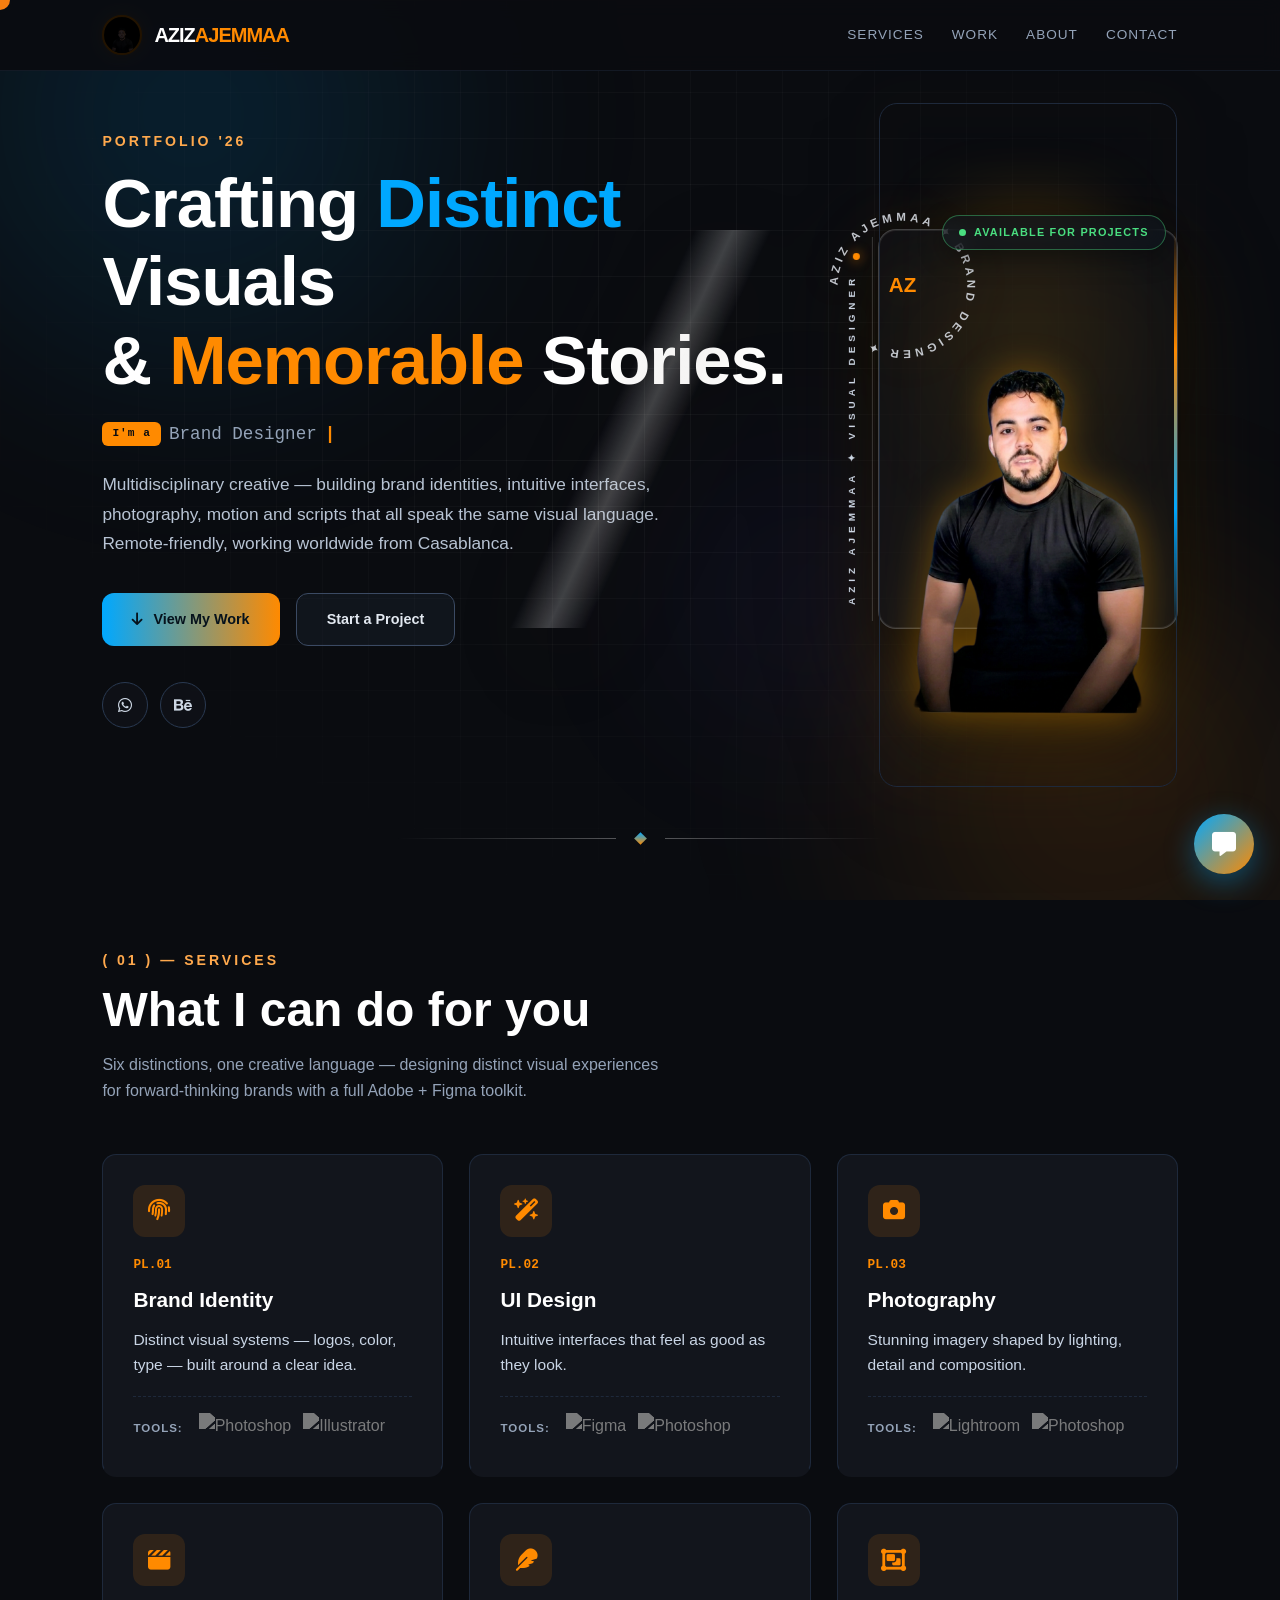
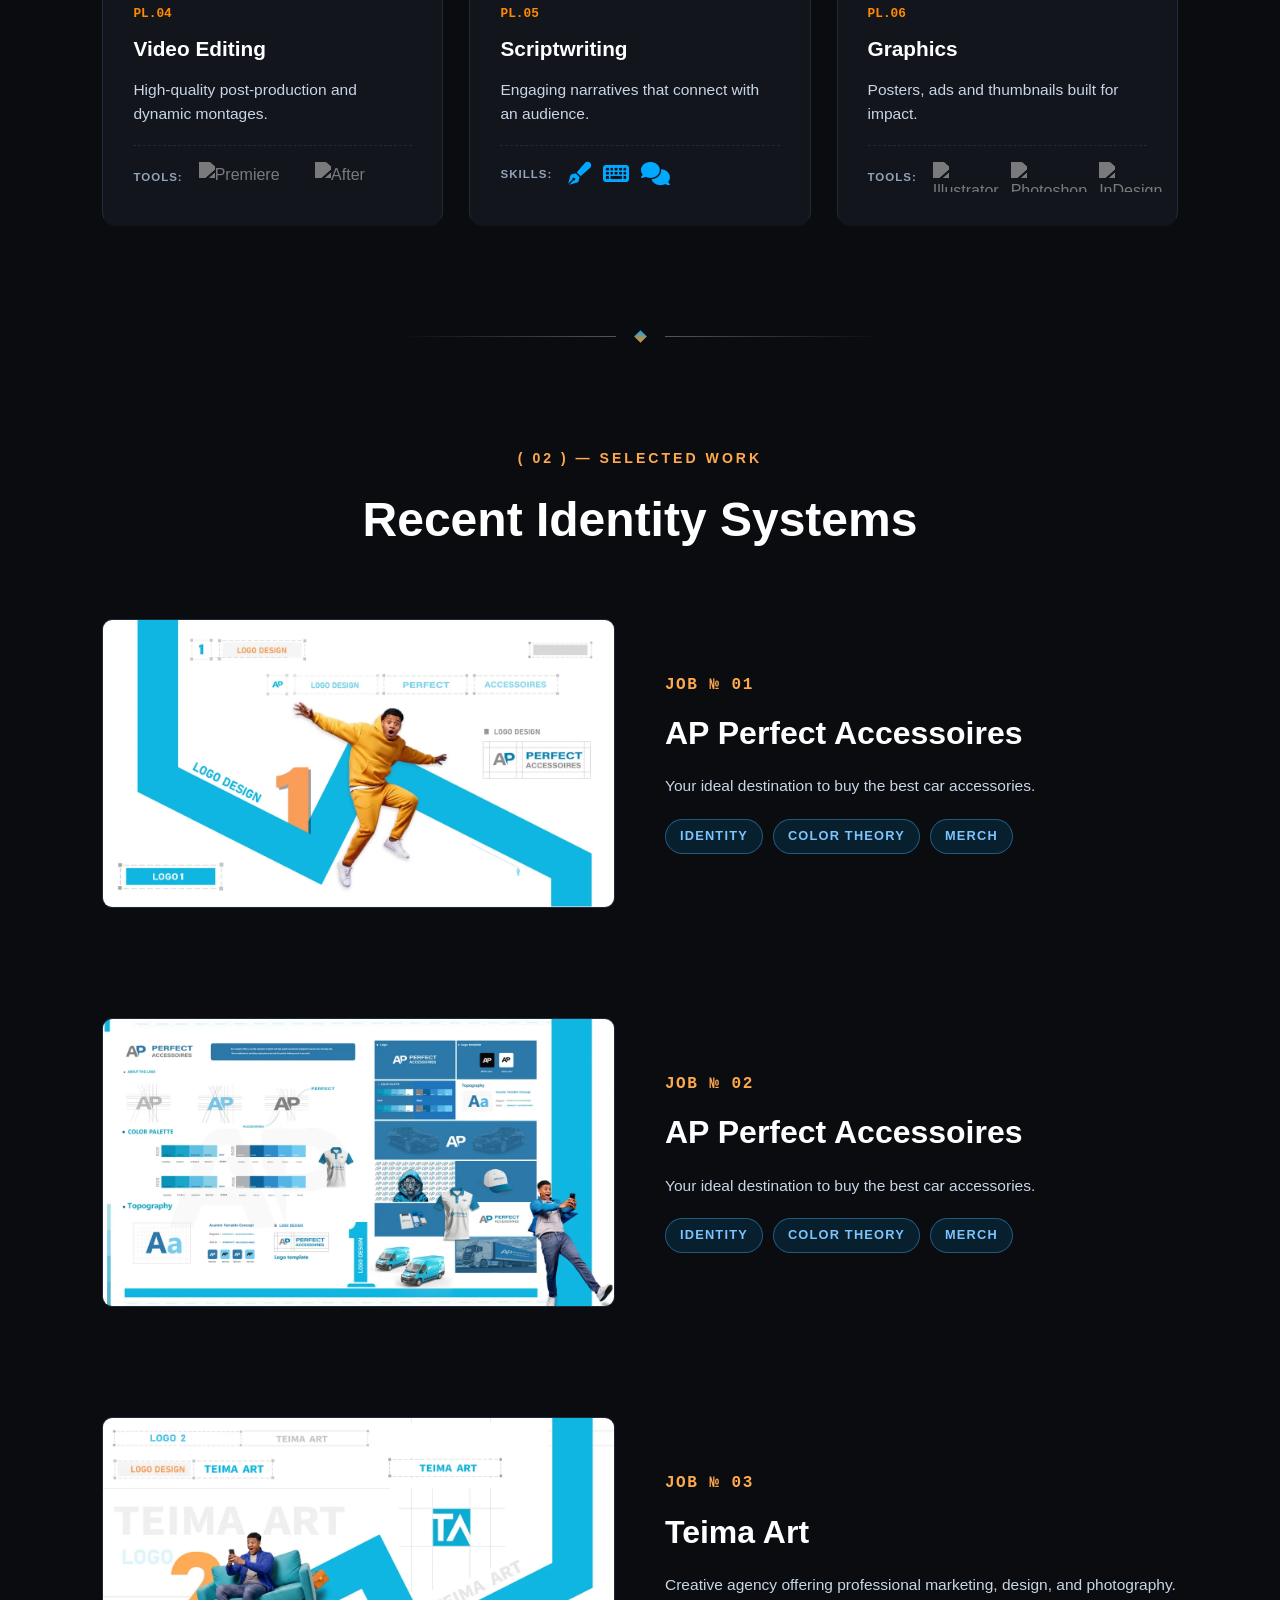
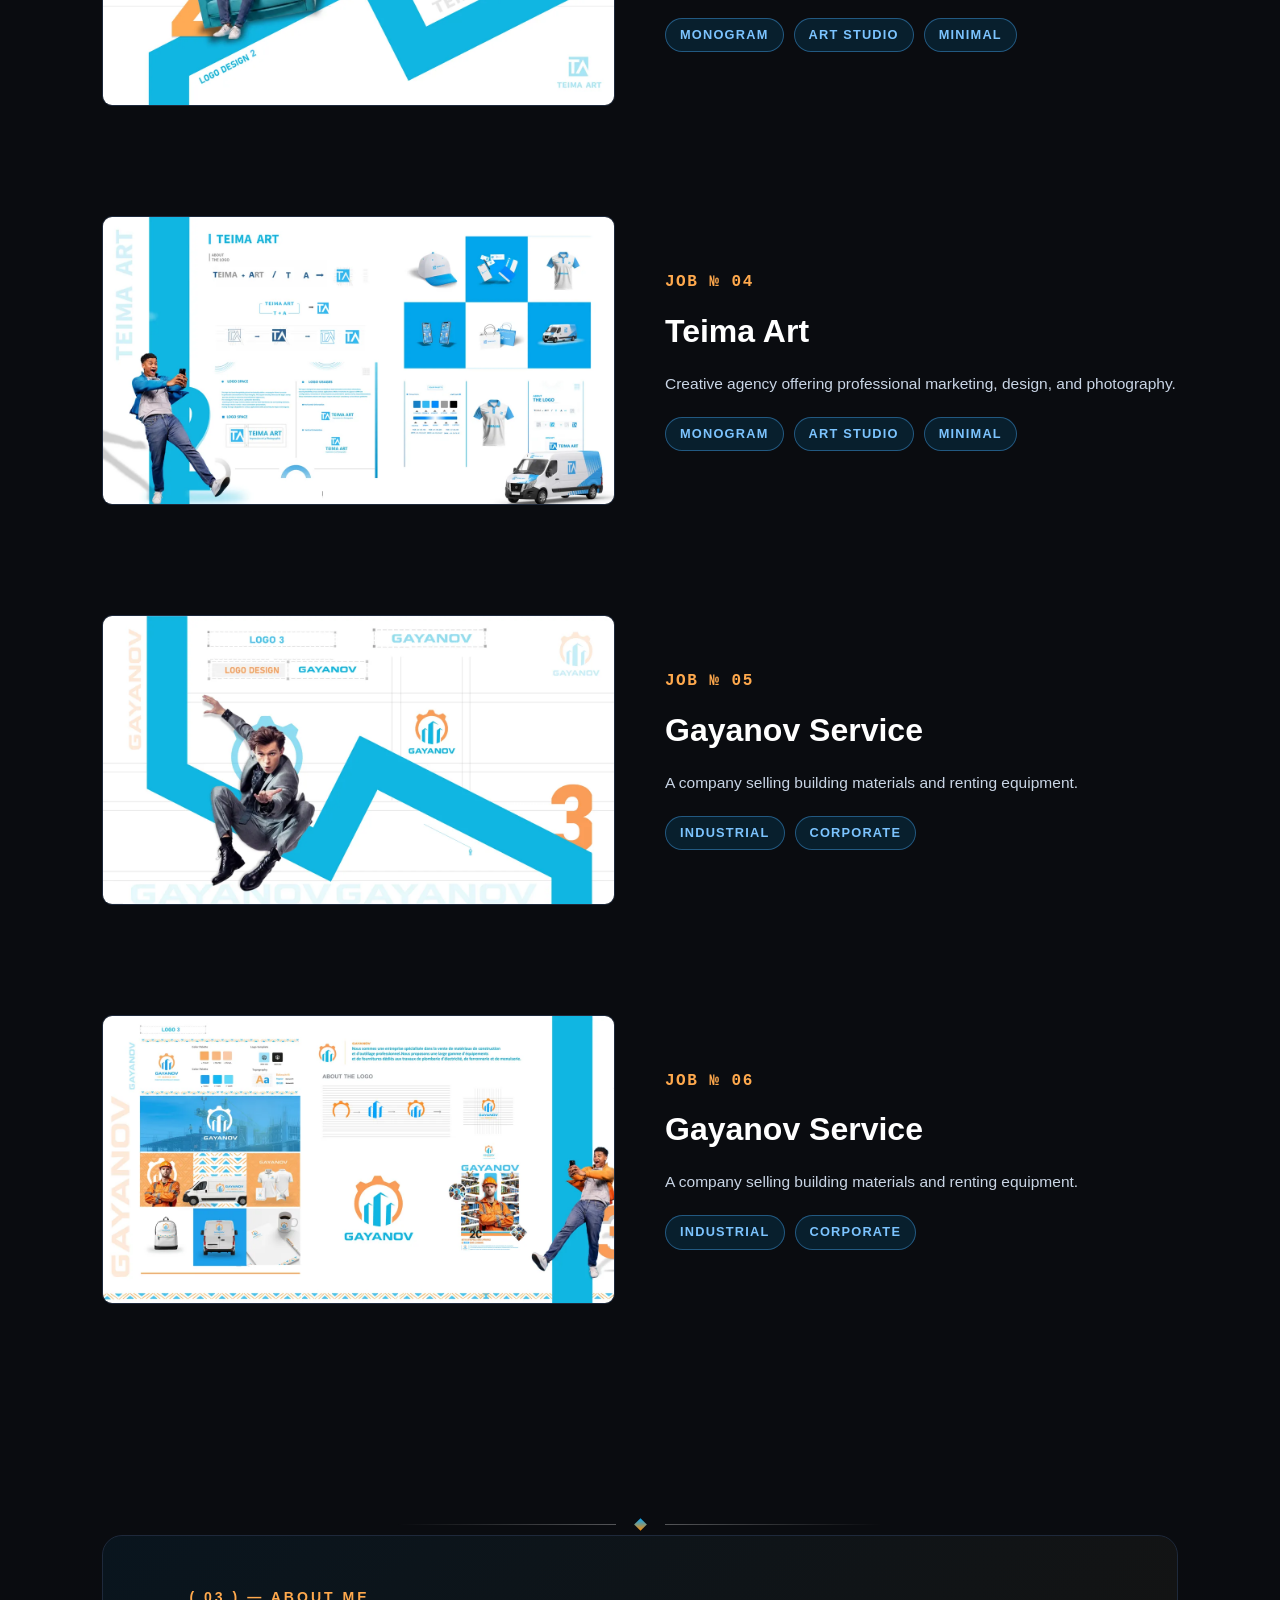
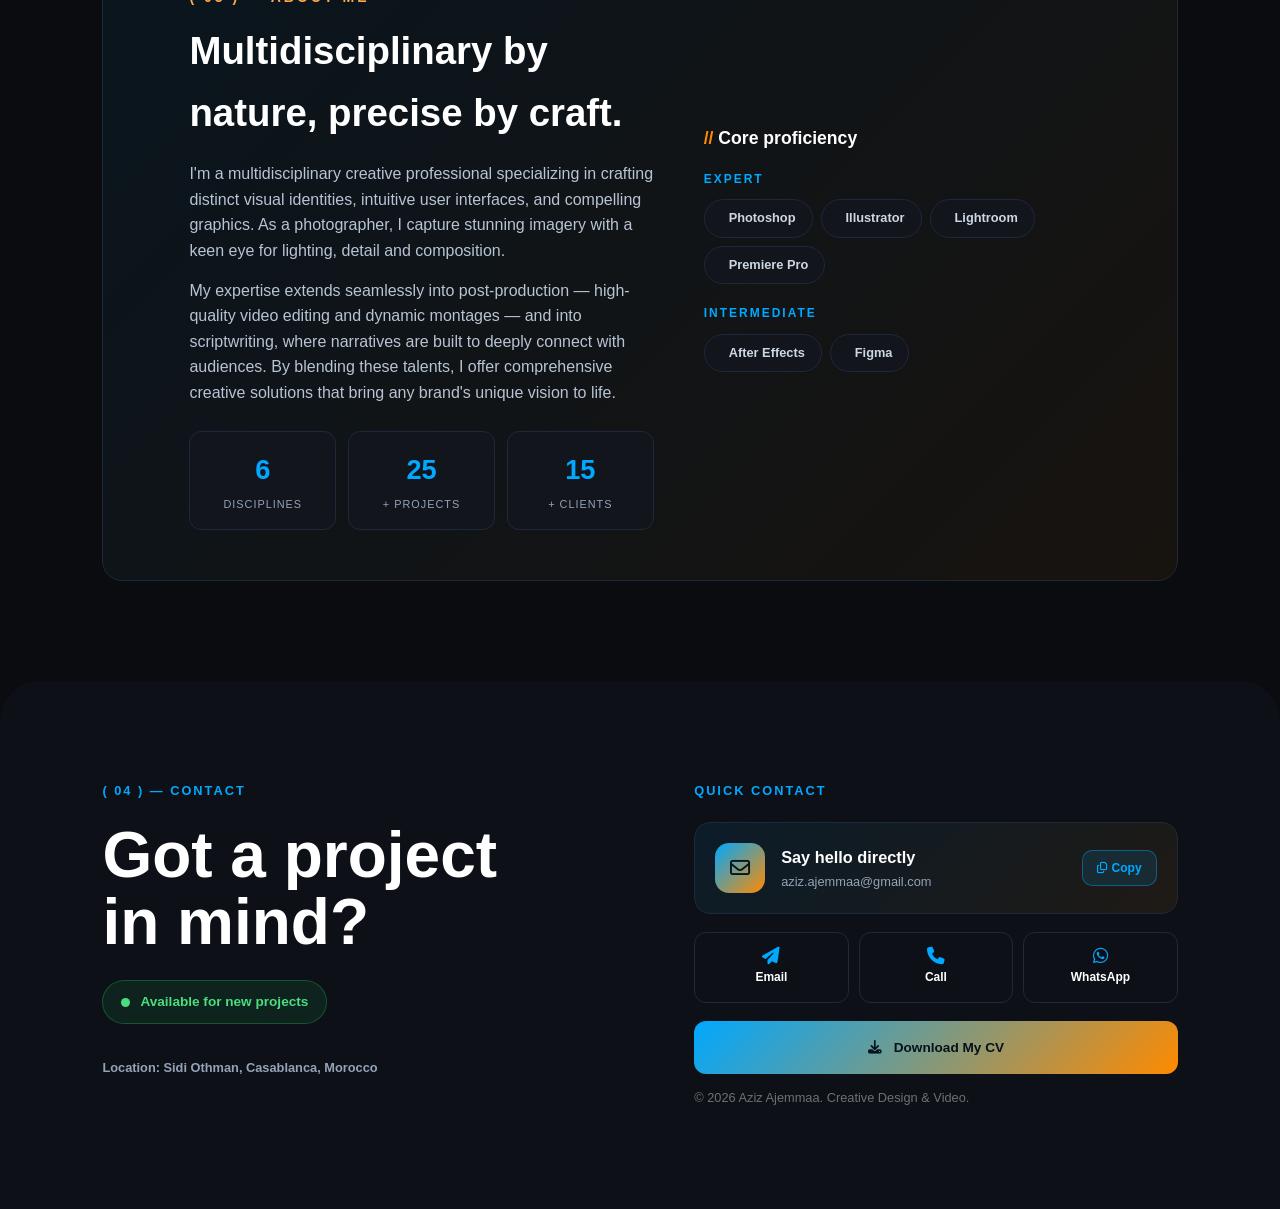
==== ai_studio_code.html @ 45012b11 "Portfolio v1 — Aziz Ajemmaa creative portfolio" ====
<!DOCTYPE html>
<html lang="en">
<head>
    <meta charset="UTF-8">
    <meta name="viewport" content="width=device-width, initial-scale=1.0">
    <title>Aziz Ajemmaa | Creative Portfolio</title>
    <meta name="description" content="Aziz Ajemmaa — multidisciplinary creative: brand identity, UI design, photography, video editing, scriptwriting and graphics. Based in Casablanca, working worldwide.">

    <!-- CDNs (Required for animations and icons) -->
    <link href="https://unpkg.com/aos@2.3.1/dist/aos.css" rel="stylesheet">
    <link rel="stylesheet" href="https://cdnjs.cloudflare.com/ajax/libs/font-awesome/6.4.0/css/all.min.css">

    <style>
        :root {
            --blue: #00a8ff;
            --orange: #ff8a00;
            --bg: #0a0c10;
            --card: #12151c;
            --text-dim: #94a3b8;
            --font-main: 'Inter', -apple-system, BlinkMacSystemFont, sans-serif;
        }

        * { margin: 0; padding: 0; box-sizing: border-box; }
        html { scroll-behavior: smooth; scroll-padding-top: 90px; }

        body {
            background-color: var(--bg);
            color: white;
            font-family: var(--font-main);
            line-height: 1.6;
            overflow-x: hidden;
        }

        ::selection { background: var(--orange); color: #0a0c10; }

        /* Animated page background */
        .page-bg { position: fixed; inset: 0; z-index: -1; overflow: hidden; pointer-events: none; }
        .page-bg .orb { position: absolute; border-radius: 50%; filter: blur(90px); opacity: 0.55; }
        .page-bg .orb-1 {
            width: 62vw; height: 62vw; top: -22vw; left: -16vw;
            background: radial-gradient(circle, rgba(0, 168, 255, 0.3), transparent 65%);
            animation: orbDrift1 18s ease-in-out infinite alternate;
        }
        .page-bg .orb-2 {
            width: 56vw; height: 56vw; bottom: -20vw; right: -14vw;
            background: radial-gradient(circle, rgba(255, 138, 0, 0.28), transparent 65%);
            animation: orbDrift2 24s ease-in-out infinite alternate;
        }
        .page-bg .orb-3 {
            width: 34vw; height: 34vw; top: 42%; left: 46%;
            background: radial-gradient(circle, rgba(120, 90, 255, 0.16), transparent 65%);
            animation: orbDrift3 30s ease-in-out infinite alternate;
        }
        .page-bg .grid-overlay {
            position: absolute; inset: 0;
            background-image: linear-gradient(rgba(255, 255, 255, 0.035) 1px, transparent 1px),
                              linear-gradient(90deg, rgba(255, 255, 255, 0.035) 1px, transparent 1px);
            background-size: 46px 46px;
            -webkit-mask-image: radial-gradient(ellipse at 50% 40%, black 20%, transparent 75%);
            mask-image: radial-gradient(ellipse at 50% 40%, black 20%, transparent 75%);
        }
        @keyframes orbDrift1 { to { transform: translate(7vw, 5vh) scale(1.18); } }
        @keyframes orbDrift2 { to { transform: translate(-6vw, -5vh) scale(1.12); } }
        @keyframes orbDrift3 { to { transform: translate(-5vw, 6vh) scale(1.2); } }

        /* Section dividers */
        .section-divider {
            display: flex; align-items: center; justify-content: center; gap: 20px;
            padding: 6px 8%; position: relative; z-index: 1;
        }
        .section-divider::before, .section-divider::after {
            content: ''; height: 1px; width: min(220px, 26vw);
            background: linear-gradient(90deg, transparent, rgba(255, 255, 255, 0.3));
        }
        .section-divider::after { background: linear-gradient(90deg, rgba(255, 255, 255, 0.3), transparent); }
        .section-divider .diamond {
            width: 9px; height: 9px; transform: rotate(45deg);
            background: linear-gradient(135deg, var(--blue), var(--orange));
            animation: diamondPulse 2.6s ease-in-out infinite;
        }
        @keyframes diamondPulse {
            0%, 100% { box-shadow: 0 0 5px rgba(255, 138, 0, 0.4); }
            50% { box-shadow: 0 0 18px rgba(255, 138, 0, 0.95); }
        }

        /* Scroll progress bar */
        #progress-bar {
            position: fixed; top: 0; left: 0; height: 3px; width: 0%;
            background: linear-gradient(90deg, var(--blue), var(--orange));
            z-index: 2000; transition: width 0.1s linear;
        }

        /* Custom Cursor Fix - Hidden on Mobile */
        #cursor {
            width: 20px; height: 20px; background: var(--orange);
            border-radius: 50%; position: fixed; pointer-events: none;
            z-index: 9999; transform: translate(-50%, -50%);
            transition: transform 0.1s ease, background 0.3s ease;
            mix-blend-mode: difference;
        }

        @media (max-width: 768px) { #cursor { display: none; } * { cursor: auto !important; } }

        /* Navigation */
        nav {
            position: fixed; top: 0; width: 100%; padding: 18px 8%;
            display: flex; justify-content: space-between; align-items: center;
            z-index: 1000; background: rgba(10, 12, 16, 0.9);
            backdrop-filter: blur(10px); border-bottom: 1px solid rgba(30, 41, 59, 0.5);
        }
        .nav-left { display: flex; align-items: center; gap: 12px; }
        .nav-avatar { width: 40px; height: 40px; border-radius: 50%; object-fit: cover; border: 2px solid var(--orange); box-shadow: 0 0 12px rgba(255, 138, 0, 0.35); mix-blend-mode: multiply; background: #000; }
        .logo { font-weight: 900; font-size: 1.25rem; letter-spacing: -1px; text-decoration: none; color: white; }
        .logo span { color: var(--orange); }

        .nav-links { display: flex; align-items: center; gap: 28px; }
        .nav-links a {
            color: var(--text-dim); text-decoration: none; font-size: 0.85rem;
            letter-spacing: 1px; text-transform: uppercase; transition: 0.3s; position: relative;
        }
        .nav-links a::after {
            content: ''; position: absolute; bottom: -6px; left: 0; width: 0; height: 2px;
            background: var(--orange); transition: 0.3s;
        }
        .nav-links a:hover, .nav-links a.active { color: white; }
        .nav-links a:hover::after, .nav-links a.active::after { width: 100%; }

        .burger { display: none; background: none; border: none; color: white; font-size: 1.5rem; cursor: pointer; }
        @media (max-width: 860px) {
            .nav-links, .nav-cta { display: none; }
            .burger { display: block; }
            nav.open .nav-links {
                display: flex; flex-direction: column; position: absolute; top: 70px; right: 4%;
                background: var(--card); border: 1px solid #1e293b; border-radius: 12px;
                padding: 20px 30px; gap: 18px;
            }
            nav.open .nav-links a { text-align: center; }
        }

        /* Hero Section */
        section { padding: 100px 8%; }

        .hero { min-height: 92vh; display: flex; flex-direction: row; align-items: center; justify-content: space-between; text-align: left; gap: 60px; padding-top: 130px; }
        .hero-text { flex: 1; max-width: 920px; }
        .hero h1 {
            font-size: clamp(2.4rem, 5.6vw, 4.3rem); line-height: 1.14; font-weight: 800;
            margin-bottom: 20px; letter-spacing: -1px; width: 100%; max-width: 100%;
        }
        .hero h1 .acc { color: var(--blue); }
        .hero h1 .acc2 { color: var(--orange); }
        .hero-title .w { display: inline-block; opacity: 0; transform: translateY(26px); animation: wordUp 0.65s cubic-bezier(0.2, 0.8, 0.2, 1) forwards; animation-delay: var(--d, 0s); }
        .hero-title:hover .w { animation: wordWave 0.5s cubic-bezier(0.2, 0.8, 0.2, 1); }
        @keyframes wordUp { to { opacity: 1; transform: translateY(0); } }
        @keyframes wordWave { 0%, 100% { transform: translateY(0); } 40% { transform: translateY(-8px); } }

        .typed-line { font-family: 'Courier New', monospace; font-size: 1.1rem; color: var(--text-dim); min-height: 28px; margin-bottom: 22px; display: flex; align-items: center; justify-content: flex-start; gap: 8px; white-space: nowrap; }
        .typed-line .t-label { background: var(--orange); color: #0a0c10; font-weight: 800; padding: 3px 10px; border-radius: 6px; font-size: 0.7rem; letter-spacing: 1px; }
        .typed-line .caret { color: var(--orange); animation: blink 0.8s infinite; font-weight: bold; }
        @keyframes blink { 0%, 49% { opacity: 1; } 50%, 100% { opacity: 0; } }

        .hero-sub { max-width: 620px; font-size: 1.08rem; color: #b8c4d4; line-height: 1.7; margin-bottom: 34px; }

        .hero-btns { display: flex; gap: 16px; flex-wrap: wrap; margin-bottom: 36px; justify-content: flex-start; }
        .btn {
            text-decoration: none; font-weight: 700; font-size: 0.9rem;
            padding: 14px 30px; border-radius: 12px; transition: 0.35s; display: inline-flex; align-items: center; gap: 10px;
        }
        .btn-primary { background: linear-gradient(90deg, var(--blue), var(--orange)); color: #06121c; }
        .btn-primary:hover { transform: translateY(-3px); box-shadow: 0 10px 35px rgba(255, 138, 0, 0.4); }
        .btn-ghost { border: 1.5px solid #3b4a63; color: #e2e8f0; background: rgba(59, 74, 99, 0.15); }
        .btn-ghost:hover { border-color: var(--orange); color: var(--orange); background: rgba(255, 138, 0, 0.12); transition: 0.3s; }

        .social-line { display: flex; gap: 12px; justify-content: flex-start; }
        .social-line a {
            width: 46px; height: 46px; border-radius: 50%; border: 1px solid #2a3a52;
            display: flex; align-items: center; justify-content: center; color: #cdd7e4; transition: 0.3s; text-decoration: none; background: rgba(18, 21, 28, 0.6);
        }
        .social-line a:hover { color: white; border-color: var(--orange); background: rgba(255, 138, 0, 0.12); transform: translateY(-4px); }

        /* Hero photo stack */
        .hero { gap: 60px; }
        .hero-visual { position: relative; flex-shrink: 0; transform-style: preserve-3d; transition: transform 0.25s ease-out; }
        .hero-visual::before {
            content: ''; position: absolute; inset: -45px -40px -25px -40px; z-index: -1; pointer-events: none;
            background: radial-gradient(52% 62% at 50% 32%, rgba(255, 165, 0, 0.3), transparent 70%);
            filter: blur(26px);
        }
        .photo-stack { position: relative; width: clamp(200px, 24vw, 300px); aspect-ratio: 3/4; filter: drop-shadow(0 30px 45px rgba(255, 165, 0, 0.16)) drop-shadow(0 20px 35px rgba(0, 0, 0, 0.5)); }
        .sp-front-wrap {
            position: absolute; inset: 0; z-index: 2; overflow: visible; border-radius: 18px;
            background: rgba(18, 21, 28, 0.55); backdrop-filter: blur(14px); -webkit-backdrop-filter: blur(14px);
            box-shadow: inset 0 0 0 1px rgba(255, 255, 255, 0.08), 0 20px 60px rgba(0, 0, 0, 0.5);
            animation: frontFloat 5s ease-in-out infinite;
            border: 1px solid rgba(255, 255, 255, 0.2);
        }
        .sp-front-wrap::after {
            content: ''; position: absolute; top: 0; right: 0; bottom: 0; width: 3px; z-index: 2;
            background: linear-gradient(180deg, transparent, var(--orange) 30%, var(--blue) 70%, transparent);
            filter: blur(0.5px);
        }
        .stack-photo {
            position: absolute; inset: 0; width: 100%; height: 100%; object-fit: cover;
            border-radius: 18px; border: 1px solid #1e293b; display: block;
        }
        .sp-front {
            position: absolute; top: -32%; left: 0; width: 100%; height: 172%;
            object-fit: cover; object-position: 50% 6%; border-radius: 18px;
            filter: drop-shadow(0 0 18px rgba(255, 165, 0, 0.35));
        }
        .photo-sheen {
            position: absolute; inset: 0; pointer-events: none; z-index: 3;
            background: linear-gradient(115deg, transparent 42%, rgba(255, 255, 255, 0.22) 50%, transparent 58%);
            transform: translateX(-130%); animation: sheen 3.6s ease-in-out infinite 0.6s;
        }
        @keyframes frontFloat { 0%, 100% { transform: translateY(0); } 50% { transform: translateY(-14px); } }
        @keyframes sheen { 0% { transform: translateX(-130%); } 60%, 100% { transform: translateX(130%); } }

        .open-chip {
            position: absolute; top: -14px; right: 12px; z-index: 5;
            background: rgba(16, 22, 32, 0.55); border: 1px solid rgba(74, 222, 128, 0.4);
            color: #4ade80; display: flex; align-items: center; gap: 8px;
            padding: 8px 16px; border-radius: 30px; font-size: 0.68rem; font-weight: 700;
            letter-spacing: 1.2px; backdrop-filter: blur(10px); -webkit-backdrop-filter: blur(10px);
            box-shadow: 0 8px 24px rgba(0, 0, 0, 0.35);
        }
        .open-chip .dot { width: 7px; height: 7px; border-radius: 50%; background: #4ade80; animation: pulse-dot 1.8s infinite; }
        .photo-sidebar {
            position: absolute; top: 8px; bottom: 8px; left: -34px; z-index: 4;
            display: flex; align-items: flex-end; justify-content: center;
            writing-mode: vertical-rl; transform: rotate(180deg);
            border-left: 1px solid rgba(255, 255, 255, 0.18);
            padding-left: 12px; gap: 14px;
            color: #cdd7e4; font-size: 0.62rem; font-weight: 700;
            letter-spacing: 5px; text-transform: uppercase; white-space: nowrap;
        }
        .photo-sidebar .side-dot { width: 7px; height: 7px; border-radius: 50%; background: var(--orange); box-shadow: 0 0 12px rgba(255, 138, 0, 0.8); }
        .hero-badge {
            position: absolute; z-index: 1; top: -26px; left: -58px;
            width: clamp(120px, 13vw, 165px); height: clamp(120px, 13vw, 165px);
            opacity: 1; pointer-events: none;
            filter: drop-shadow(0 0 18px rgba(255, 138, 0, 0.25));
        }
        .hero-badge svg { width: 100%; height: 100%; animation: badgeSpin 16s linear infinite; }
        .hero-badge .ring-path { font-size: 8.4px; letter-spacing: 2.8px; font-weight: 700; text-transform: uppercase; fill: rgba(232, 237, 244, 0.82); }
        .hero-badge .badge-core { text-anchor: middle; font-weight: 900; fill: var(--orange); font-size: 15px; }
        @keyframes badgeSpin { to { transform: rotate(360deg); } }
        @media (max-width: 968px) {
            .photo-stack { width: min(48vw, 250px); margin-top: 30px; }
            .open-chip { top: -12px; right: 4px; }
            .photo-sidebar { display: none; }
        }

        .scroll-hint {
            position: absolute; bottom: -54px; left: 50%; transform: translateX(-50%);
            color: var(--text-dim); font-size: 0.75rem; letter-spacing: 3px; text-transform: uppercase;
            animation: bob 2s infinite;
        }
        @keyframes bob { 0%, 100% { transform: translate(-50%, 0); } 50% { transform: translate(-50%, 8px); } }

        /* Section headers */
        .section-tag { color: #ffa94d; text-transform: uppercase; letter-spacing: 3px; font-size: 0.88rem; font-weight: 800; margin-bottom: 12px; display: block; }
        .section-title { font-size: clamp(1.9rem, 4vw, 3rem); margin-bottom: 16px; font-weight: 800; line-height: 1.1; }
        .section-lead { color: var(--text-dim); max-width: 560px; margin-bottom: 50px; }

        /* Services Grid */
        .services-header { margin-bottom: 50px; }
        .services-grid { display: grid; grid-template-columns: repeat(auto-fit, minmax(280px, 1fr)); gap: 26px; }
        .service-card {
            background: var(--card); padding: 30px; border-radius: 14px;
            border: 1px solid #1e293b; border-bottom: 4px solid transparent; transition: 0.4s; position: relative; overflow: hidden;
        }
        .service-card::before {
            content: ''; position: absolute; top: -60px; right: -60px; width: 120px; height: 120px;
            border-radius: 50%; background: radial-gradient(circle, rgba(0, 168, 255, 0.25), transparent 70%); opacity: 0; transition: 0.4s;
        }
        .service-card:hover { border-bottom-color: var(--orange); transform: translateY(-6px); }
        .service-card:hover::before { opacity: 1; }
        .service-icon {
            width: 52px; height: 52px; border-radius: 12px; margin-bottom: 18px;
            background: rgba(255, 138, 0, 0.12); display: flex; align-items: center; justify-content: center;
        }
        .service-icon i { color: var(--orange); font-size: 1.4rem; }
        .service-num { font-family: 'Courier New', monospace; color: var(--orange); font-weight: bold; font-size: 0.8rem; margin-bottom: 8px; display: block; }
        .service-card h3 { font-size: 1.3rem; margin-bottom: 12px; color: white; }
        .service-card p { font-size: 0.97rem; color: #c9d5e5; }
        .service-tools { display: flex; gap: 12px; margin-top: 18px; padding-top: 16px; border-top: 1px dashed #1e293b; align-items: center; }
        .service-tools img { height: 30px; width: auto; opacity: 0.85; transition: 0.3s; filter: brightness(0) invert(0.55); }
        .service-tools img:hover { opacity: 1; filter: brightness(0) invert(1) drop-shadow(0 0 8px rgba(0,168,255,0.6)); transform: translateY(-3px); }
        .service-tools i { font-size: 1.45rem; color: var(--blue); transition: 0.3s; }
        .service-tools i:hover { color: var(--orange); transform: translateY(-3px); }
        .service-tools span { font-size: 0.72rem; color: var(--text-dim); letter-spacing: 1px; text-transform: uppercase; margin-right: 4px; font-weight: 700; }

        /* Work Plates Section */
        .work-title { font-size: clamp(2.2rem, 4vw, 3rem); margin-bottom: 60px; text-align: center; font-weight: 800; color: #ffffff; }
        .project-plate {
            display: grid; grid-template-columns: 1fr 1fr; gap: 50px;
            margin-bottom: 110px; align-items: center;
        }
        .plate-frame { position: relative; border-radius: 10px; overflow: hidden; border: 1px solid #1e293b; }
        .plate-img { width: 100%; display: block; transition: 0.6s; transform: scale(1.01); cursor: pointer; border-radius: 10px; }
        .plate-frame:hover .plate-img { transform: scale(1.05); }
        .plate-frame::after {
            content: 'View Case ⟶'; position: absolute; inset: 0;
            display: flex; align-items: flex-end; justify-content: flex-end; padding: 20px;
            background: linear-gradient(to top, rgba(10, 12, 16, 0.85), transparent 55%);
            color: var(--orange); font-weight: 700; font-size: 0.9rem; opacity: 0; transition: 0.4s;
        }
        .plate-frame:hover::after { opacity: 1; }

        .job-label { font-family: monospace; font-size: 1rem; color: #ffa94d; margin-bottom: 10px; display: block; letter-spacing: 1.5px; font-weight: 700; }
        .project-info h2 { font-size: 2rem; margin-bottom: 15px; }
        .project-info p { color: #c9d5e5; margin-bottom: 20px; font-size: 0.97rem; }
        .project-tags { display: flex; gap: 10px; flex-wrap: wrap; }
        .project-tags span {
            background: rgba(0, 168, 255, 0.12); color: #7cc4ff; font-size: 0.8rem;
            border: 1px solid rgba(74, 176, 255, 0.4); padding: 6px 14px; border-radius: 20px; letter-spacing: 1.2px; text-transform: uppercase; font-weight: 600;
        }

        /* About / Bio band */
        .bio-band {
            display: grid; grid-template-columns: 1.2fr 1fr; gap: 50px; align-items: center;
            background: linear-gradient(135deg, rgba(0,168,255,0.06), rgba(255,138,0,0.06));
            border: 1px solid #1e293b; border-radius: 20px; padding: 50px 8%;
        }
        .bio-band h2 { font-size: clamp(1.6rem, 3vw, 2.4rem); margin-bottom: 18px; }
        .bio-band p { color: #b8c4d4; margin-bottom: 14px; }
        .stats-row { display: flex; gap: 12px; margin-top: 26px; flex-wrap: wrap; }
        .bio-stat { background: var(--card); border: 1px solid #1e293b; border-radius: 12px; padding: 16px 20px; text-align: center; flex: 1; min-width: 110px; }
        .bio-stat b { font-size: 1.7rem; color: var(--blue); font-weight: 900; }
        .bio-stat small { color: var(--text-dim); text-transform: uppercase; letter-spacing: 1px; font-size: 0.68rem; display: block; margin-top: 4px; }

        .skill-cat { font-size: 0.75rem; letter-spacing: 2px; text-transform: uppercase; color: var(--blue); font-weight: 800; margin: 0 0 10px; }
        .skill-chips { display: flex; flex-wrap: wrap; gap: 8px; margin-bottom: 20px; }
        .chip-tool {
            display: inline-flex; align-items: center; gap: 8px;
            background: var(--card); border: 1px solid #1e293b; border-radius: 30px;
            padding: 8px 16px; font-size: 0.8rem; color: #cdd7e4; font-weight: 600; transition: 0.3s;
        }
        .chip-tool:hover { border-color: var(--orange); color: white; transform: translateY(-3px); }
        .chip-tool img { height: 17px; width: auto; filter: brightness(0) invert(0.7); transition: 0.3s; }
        .chip-tool:hover img { filter: brightness(0) invert(1); }

        /* Footer & Contact */
        .contact-container {
            background: #0d1117; padding: 100px 8%; border-radius: 40px 40px 0 0;
            display: grid; grid-template-columns: 1.1fr 1fr; gap: 60px;
        }
        .contact-link {
            display: block; font-size: clamp(1.1rem, 2.6vw, 2rem);
            color: white; text-decoration: none; margin-bottom: 22px; transition: 0.3s;
            font-weight: 700; border-left: 0px solid var(--orange); padding-left: 0;
        }
        .contact-link:hover { color: var(--orange); padding-left: 20px; border-left-width: 8px; }
        .footer-tag { color: var(--blue); text-transform: uppercase; letter-spacing: 2px; margin-bottom: 20px; display: block; font-size: 0.8rem; font-weight: 700; }

        .availability { display: inline-flex; align-items: center; gap: 10px; background: rgba(34, 197, 94, 0.1); color: #4ade80; border: 1px solid rgba(34, 197, 94, 0.3); padding: 10px 18px; border-radius: 30px; font-size: 0.85rem; font-weight: 600; margin-bottom: 34px; }
        .availability .dot { width: 9px; height: 9px; border-radius: 50%; background: #4ade80; animation: pulse-dot 1.8s infinite; }
        @keyframes pulse-dot { 0%, 100% { box-shadow: 0 0 0 0 rgba(74, 222, 128, 0.5); } 50% { box-shadow: 0 0 0 8px rgba(74, 222, 128, 0); } }

        /* Mail card + contact actions */
        .mail-card {
            display: flex; align-items: center; gap: 16px; padding: 20px;
            background: linear-gradient(135deg, rgba(0, 168, 255, 0.08), rgba(255, 138, 0, 0.08));
            border: 1px solid #1e293b; border-radius: 16px; margin-bottom: 18px; transition: 0.3s;
        }
        .mail-card:hover { border-color: var(--blue); transform: translateY(-3px); box-shadow: 0 12px 35px rgba(0, 168, 255, 0.12); }
        .mail-icon {
            width: 50px; height: 50px; border-radius: 14px; flex-shrink: 0;
            background: linear-gradient(135deg, var(--blue), var(--orange));
            display: flex; align-items: center; justify-content: center; color: #06121c; font-size: 1.25rem;
        }
        .mail-card h3 { font-size: 1.02rem; margin-bottom: 2px; }
        .mail-card p { color: var(--text-dim); font-size: 0.8rem; word-break: break-all; }
        .copy-btn {
            margin-left: auto; background: rgba(0, 168, 255, 0.12); color: var(--blue);
            border: 1px solid rgba(0, 168, 255, 0.4); border-radius: 10px; padding: 10px 14px;
            font-size: 0.75rem; font-weight: 700; cursor: pointer; transition: 0.3s; white-space: nowrap; font-family: var(--font-main);
        }
        .copy-btn:hover { background: var(--blue); color: #06121c; }

        .contact-actions { display: flex; gap: 10px; margin-bottom: 18px; }
        .contact-actions a {
            flex: 1; text-align: center; text-decoration: none; border: 1px solid #1e293b;
            color: white; padding: 14px 8px; border-radius: 12px; font-size: 0.75rem; font-weight: 700; transition: 0.3s;
        }
        .contact-actions a i { display: block; font-size: 1.1rem; margin-bottom: 4px; color: var(--blue); transition: 0.3s; }
        .contact-actions a:hover { border-color: var(--orange); transform: translateY(-3px); }
        .contact-actions a:hover i { color: var(--orange); }

        .btn-download {
            display: flex; align-items: center; justify-content: center; gap: 12px;
            background: linear-gradient(135deg, var(--blue), var(--orange)); color: #06121c;
            text-decoration: none; font-weight: 800; padding: 16px; border-radius: 12px; font-size: 0.85rem;
            transition: 0.3s; margin-bottom: 14px; animation: glowPulse 2.6s ease-in-out infinite;
        }
        .btn-download:hover { transform: translateY(-3px) scale(1.01); }
        @keyframes glowPulse { 0%, 100% { box-shadow: 0 0 20px rgba(0, 168, 255, 0.25); } 50% { box-shadow: 0 0 40px rgba(255, 138, 0, 0.4); } }

        /* Chat FAB */
        #chat-fab {
            position: fixed; bottom: 26px; right: 26px; width: 60px; height: 60px; border-radius: 50%;
            border: none; cursor: pointer; z-index: 1500;
            background: linear-gradient(135deg, var(--blue), var(--orange));
            color: white; font-size: 1.5rem; display: flex; align-items: center; justify-content: center;
            box-shadow: 0 8px 30px rgba(0, 168, 255, 0.4); transition: 0.3s;
        }
        #chat-fab:hover { transform: scale(1.08); }

        /* Chat Panel */
        #chat-panel {
            position: fixed; bottom: 100px; right: 26px; width: min(370px, calc(100vw - 40px));
            background: #0e1117; border: 1px solid #1e293b; border-radius: 18px; z-index: 1500;
            display: none; flex-direction: column; overflow: hidden;
            box-shadow: 0 20px 60px rgba(0, 0, 0, 0.6); max-height: 560px;
        }
        #chat-panel.open { display: flex; animation: slideIn 0.3s ease; }
        @keyframes slideIn { from { opacity: 0; transform: translateY(20px); } to { opacity: 1; transform: translateY(0); } }
        .chat-head {
            display: flex; align-items: center; gap: 12px; padding: 15px 18px;
            background: linear-gradient(135deg, rgba(0,168,255,0.18), rgba(255,138,0,0.14));
            border-bottom: 1px solid #1e293b;
        }
        .chat-head img { width: 42px; height: 42px; border-radius: 50%; object-fit: cover; border: 2px solid var(--orange); mix-blend-mode: multiply; background: #000; }
        .chat-head .c-name { font-weight: 800; font-size: 0.95rem; }
        .chat-head .c-status { font-size: 0.75rem; color: #4ade80; display: flex; align-items: center; gap: 6px; }
        .chat-head .c-status::before { content: ''; width: 7px; height: 7px; border-radius: 50%; background: #4ade80; }
        .chat-close { margin-left: auto; background: none; border: none; color: var(--text-dim); font-size: 1.1rem; cursor: pointer; }
        .chat-close:hover { color: white; }

        #chat-body { padding: 16px; overflow-y: auto; display: flex; flex-direction: column; gap: 10px; min-height: 260px; max-height: 360px; }
        #chat-body::-webkit-scrollbar { width: 5px; }
        #chat-body::-webkit-scrollbar-thumb { background: #1e293b; border-radius: 5px; }

        .msg { max-width: 82%; padding: 10px 14px; border-radius: 14px; font-size: 0.85rem; line-height: 1.5; word-wrap: break-word; }
        .msg.bot { background: #161b24; border: 1px solid #1e293b; align-self: flex-start; border-bottom-left-radius: 4px; }
        .msg.user { background: linear-gradient(135deg, var(--blue), #0077c2); align-self: flex-end; border-bottom-right-radius: 4px; }
        .msg.typing { display: inline-flex; gap: 4px; align-items: center; padding: 13px 16px; }
        .typing span { width: 6px; height: 6px; border-radius: 50%; background: var(--text-dim); animation: typingDot 1.2s infinite; }
        .typing span:nth-child(2) { animation-delay: 0.2s; }
        .typing span:nth-child(3) { animation-delay: 0.4s; }
        @keyframes typingDot { 0%, 60%, 100% { transform: translateY(0); opacity: 0.4; } 30% { transform: translateY(-5px); opacity: 1; } }

        .chips { display: flex; gap: 8px; padding: 0 16px 8px; flex-wrap: wrap; }
        .chip {
            background: rgba(255, 138, 0, 0.1); border: 1px solid rgba(255, 138, 0, 0.35);
            color: var(--orange); font-size: 0.75rem; padding: 6px 12px; border-radius: 20px;
            cursor: pointer; transition: 0.25s; font-weight: 600;
        }
        .chip:hover { background: rgba(255, 138, 0, 0.25); }

        .chat-input-row { display: flex; gap: 10px; padding: 12px 16px; border-top: 1px solid #1e293b; align-items: center; }
        #chat-input {
            flex: 1; background: #161c24; border: 1px solid #1e293b; border-radius: 10px;
            padding: 11px 14px; color: white; font-size: 0.85rem; outline: none; font-family: var(--font-main);
        }
        #chat-input:focus { border-color: var(--blue); }
        #chat-send {
            width: 42px; height: 42px; border-radius: 10px; border: none; cursor: pointer;
            background: linear-gradient(135deg, var(--blue), var(--orange)); color: white; font-size: 1rem;
            display: flex; align-items: center; justify-content: center; transition: 0.3s;
        }
        #chat-send:hover { transform: scale(1.06); }

        @media (max-width: 968px) {
            .project-plate, .contact-container, .bio-band { grid-template-columns: 1fr; }
            .hero { flex-direction: column; align-items: center; text-align: center; padding-top: 130px; }
            .hero-text { max-width: 100%; }
            .hero h1 { font-size: 2.6rem; }
            .hero-btns, .social-line, .typed-line { justify-content: center; }
            .project-plate:nth-child(even) { direction: ltr; }
        }

        @media (max-width: 640px) {
            section { padding: 60px 6%; }
            .hero { padding-top: 110px; gap: 42px; }
            .hero h1 { font-size: clamp(2.15rem, 9vw, 2.6rem); }
            .hero .open-chip { top: -12px; }
            .hero-badge { display: none; }
            .photo-stack { width: min(64vw, 230px); }
            .typed-line { font-size: 0.95rem; }
            .project-plate { gap: 22px; }
            .services-grid { gap: 18px; }
            .project-info h2 { font-size: 1.6rem; }
            .stats-row { justify-content: center; }
            .contact-actions { flex-direction: column; }
            #chat-fab { width: 54px; height: 54px; bottom: 18px; right: 18px; }
            #chat-panel { right: 10px; bottom: 18px; max-height: min(560px, calc(100vh - 36px)); }
        }
    </style>
</head>
<body>

    <div id="progress-bar"></div>
    <div id="cursor"></div>
    <div class="page-bg" aria-hidden="true">
        <span class="orb orb-1"></span>
        <span class="orb orb-2"></span>
        <span class="orb orb-3"></span>
        <div class="grid-overlay"></div>
    </div>

    <nav id="navbar">
        <div class="nav-left">
            <img src="aziz.02.png" class="nav-avatar" alt="Aziz Ajemmaa">
            <a href="#" class="logo">AZIZ<span>AJEMMAA</span></a>
        </div>
        <div class="nav-links">
            <a href="#services">Services</a>
            <a href="#work">Work</a>
            <a href="#about">About</a>
            <a href="#contact">Contact</a>
        </div>
        <button class="burger" onclick="document.getElementById('navbar').classList.toggle('open')" aria-label="Menu"><i class="fa-solid fa-bars"></i></button>
    </nav>

    <!-- Section 1: Hero -->
    <section class="hero">
        <div class="hero-text" data-aos="fade-up">
            <span class="section-tag">PORTFOLIO '26</span>
            <h1 class="hero-title">
                <span class="w">Crafting</span> <span class="w acc" style="--d:0.12s">Distinct</span> <span class="w" style="--d:0.24s">Visuals</span><br>
                <span class="w" style="--d:0.36s">&amp;</span> <span class="w acc2" style="--d:0.48s">Memorable</span> <span class="w" style="--d:0.6s">Stories.</span>
            </h1>
            <div class="typed-line"><span class="t-label">I'm a</span> <span id="typed-text">Brand Designer</span><span class="caret">|</span></div>
            <p class="hero-sub">
                Multidisciplinary creative — building brand identities, intuitive interfaces, photography,
                motion and scripts that all speak the same visual language. Remote-friendly, working worldwide from Casablanca.
            </p>
            <div class="hero-btns">
                <a href="#work" class="btn btn-primary"><i class="fa-solid fa-arrow-down"></i> View My Work</a>
                <a href="#contact" class="btn btn-ghost">Start a Project</a>
            </div>
            <div class="social-line">
                <a href="https://wa.me/212611876006" target="_blank" rel="noopener" aria-label="WhatsApp"><i class="fa-brands fa-whatsapp"></i></a>
                <a href="#" aria-label="Behance"><i class="fa-brands fa-behance"></i></a>
            </div>
        </div>

        <div class="hero-visual" id="hero-visual" data-aos="fade-left">
            <div class="open-chip"><span class="dot"></span> AVAILABLE FOR PROJECTS</div>
            <div class="hero-badge" aria-hidden="true">
                <svg viewBox="0 0 120 120">
                    <defs><path id="ringpath" d="M 60,60 m -47,0 a 47,47 0 1,1 94,0 a 47,47 0 1,1 -94,0"></path></defs>
                    <text class="ring-path"><textPath href="#ringpath" lengthAdjust="spacingAndGlyphs">AZIZ AJEMMAA ✦ BRAND DESIGNER ✦</textPath></text>
                    <text x="60" y="65" class="badge-core">AZ</text>
                </svg>
            </div>
            <div class="photo-stack">
                <div class="sp-front-wrap">
                    <img class="stack-photo sp-front" src="aziz.02.png" alt="Aziz Ajemmaa Profile">
                    <span class="photo-sheen"></span>
                </div>
            </div>
            <div class="photo-sidebar"><span>Aziz Ajemmaa ✦ Visual Designer</span><span class="side-dot"></span></div>
        </div>
    </section>
    <div class="section-divider"><span class="diamond"></span></div>
    <!-- Section 2: What I Do -->
    <section id="services">
        <div class="services-header" data-aos="fade-right">
            <span class="section-tag">( 01 ) — Services</span>
            <h2 class="section-title">What I can do for you</h2>
            <p class="section-lead">Six distinctions, one creative language — designing distinct visual experiences for forward-thinking brands with a full Adobe + Figma toolkit.</p>
        </div>

        <div class="services-grid">
            <div class="service-card" data-aos="fade-up">
                <div class="service-icon"><i class="fa-solid fa-fingerprint"></i></div>
                <span class="service-num">PL.01</span>
                <h3>Brand Identity</h3>
                <p>Distinct visual systems — logos, color, type — built around a clear idea.</p>
                <div class="service-tools"><span>Tools:</span>
                    <img src="https://cdn.jsdelivr.net/npm/simple-icons@9.21.0/icons/adobephotoshop.svg" alt="Photoshop">
                    <img src="https://cdn.jsdelivr.net/npm/simple-icons@9.21.0/icons/adobeillustrator.svg" alt="Illustrator">
                </div>
            </div>
            <div class="service-card" data-aos="fade-up" data-aos-delay="100">
                <div class="service-icon"><i class="fa-solid fa-wand-magic-sparkles"></i></div>
                <span class="service-num">PL.02</span>
                <h3>UI Design</h3>
                <p>Intuitive interfaces that feel as good as they look.</p>
                <div class="service-tools"><span>Tools:</span>
                    <img src="https://cdn.jsdelivr.net/npm/simple-icons@9.21.0/icons/figma.svg" alt="Figma">
                    <img src="https://cdn.jsdelivr.net/npm/simple-icons@9.21.0/icons/adobephotoshop.svg" alt="Photoshop">
                </div>
            </div>
            <div class="service-card" data-aos="fade-up" data-aos-delay="200">
                <div class="service-icon"><i class="fa-solid fa-camera"></i></div>
                <span class="service-num">PL.03</span>
                <h3>Photography</h3>
                <p>Stunning imagery shaped by lighting, detail and composition.</p>
                <div class="service-tools"><span>Tools:</span>
                    <img src="https://cdn.jsdelivr.net/npm/simple-icons@9.21.0/icons/adobelightroom.svg" alt="Lightroom">
                    <img src="https://cdn.jsdelivr.net/npm/simple-icons@9.21.0/icons/adobephotoshop.svg" alt="Photoshop">
                </div>
            </div>
            <div class="service-card" data-aos="fade-up">
                <div class="service-icon"><i class="fa-solid fa-clapperboard"></i></div>
                <span class="service-num">PL.04</span>
                <h3>Video Editing</h3>
                <p>High-quality post-production and dynamic montages.</p>
                <div class="service-tools"><span>Tools:</span>
                    <img src="https://cdn.jsdelivr.net/npm/simple-icons@9.21.0/icons/adobepremierepro.svg" alt="Premiere Pro">
                    <img src="https://cdn.jsdelivr.net/npm/simple-icons@9.21.0/icons/adobeaftereffects.svg" alt="After Effects">
                </div>
            </div>
            <div class="service-card" data-aos="fade-up" data-aos-delay="100">
                <div class="service-icon"><i class="fa-solid fa-feather"></i></div>
                <span class="service-num">PL.05</span>
                <h3>Scriptwriting</h3>
                <p>Engaging narratives that connect with an audience.</p>
                <div class="service-tools"><span>Skills:</span>
                    <i class="fa-solid fa-pen-fancy" title="Scriptwriting"></i>
                    <i class="fa-solid fa-keyboard" title="Screenplays & Docs"></i>
                    <i class="fa-solid fa-comments" title="Storytelling"></i>
                </div>
            </div>
            <div class="service-card" data-aos="fade-up" data-aos-delay="200">
                <div class="service-icon"><i class="fa-solid fa-object-group"></i></div>
                <span class="service-num">PL.06</span>
                <h3>Graphics</h3>
                <p>Posters, ads and thumbnails built for impact.</p>
                <div class="service-tools"><span>Tools:</span>
                    <img src="https://cdn.jsdelivr.net/npm/simple-icons@9.21.0/icons/adobeillustrator.svg" alt="Illustrator">
                    <img src="https://cdn.jsdelivr.net/npm/simple-icons@9.21.0/icons/adobephotoshop.svg" alt="Photoshop">
                    <img src="https://cdn.jsdelivr.net/npm/simple-icons@9.21.0/icons/adobeindesign.svg" alt="InDesign">
                </div>
            </div>
        </div>
    </section>
    <div class="section-divider"><span class="diamond"></span></div>
    <!-- Section 3: Selected Work -->
    <section id="work">
        <span class="section-tag" style="text-align:center; display:block;">( 02 ) — Selected Work</span>
        <h2 class="work-title" data-aos="fade-up">Recent Identity Systems</h2>

        <!-- Plate 1 -->
        <div class="project-plate" data-aos="fade-up">
            <div class="plate-frame">
                <img src="RTUYRRTURT-01.png" class="plate-img" alt="Perfect Accessoires Board">
            </div>
            <div class="project-info">
                <span class="job-label">JOB № 01</span>
                <h2>AP Perfect Accessoires</h2>
                <p>Your ideal destination to buy the best car accessories.</p>
                <div class="project-tags"><span>Identity</span><span>Color Theory</span><span>Merch</span></div>
            </div>
        </div>

                <!-- Plate 2 -->
        <div class="project-plate" data-aos="fade-up">
            <div class="plate-frame">
                <img src="RTUYRRTURT-02.png" class="plate-img" alt="Perfect Accessoires Board 02">
            </div>
            <div class="project-info">
                <span class="job-label">JOB № 02</span>
                <h2>AP Perfect Accessoires</h2>
                <p>Your ideal destination to buy the best car accessories.</p>
                <div class="project-tags"><span>Identity</span><span>Color Theory</span><span>Merch</span></div>
            </div>
        </div>

        <!-- Plate 3 -->
        <div class="project-plate" data-aos="fade-up">
            <div class="plate-frame">
                <img src="RTUYRRTURT-03.png" class="plate-img" alt="Gayanov Board 03">
            </div>
            <div class="project-info">
                <span class="job-label">JOB № 03</span>
                <h2>Teima Art</h2>
                <p>Creative agency offering professional marketing, design, and photography.</p>
                <div class="project-tags"><span>Monogram</span><span>Art Studio</span><span>Minimal</span></div>
            </div>
        </div>

        <!-- Plate 4 -->
        <div class="project-plate" data-aos="fade-up">
            <div class="plate-frame">
                <img src="RTUYRRTURT-04.png" class="plate-img" alt="Teima Art Board 04">
            </div>
            <div class="project-info">
                <span class="job-label">JOB № 04</span>
                <h2>Teima Art</h2>
                <p>Creative agency offering professional marketing, design, and photography.</p>
                <div class="project-tags"><span>Monogram</span><span>Art Studio</span><span>Minimal</span></div>
            </div>
        </div>

        <!-- Plate 5 -->
        <div class="project-plate" data-aos="fade-up">
            <div class="plate-frame">
                <img src="RTUYRRTURT-05.png" class="plate-img" alt="Gayanov Board 05">
            </div>
            <div class="project-info">
                <span class="job-label">JOB № 05</span>
                <h2>Gayanov Service</h2>
                <p>A company selling building materials and renting equipment.</p>
                <div class="project-tags"><span>Industrial</span><span>Corporate</span></div>
            </div>
        </div>

        <!-- Plate 6 -->
        <div class="project-plate" data-aos="fade-up">
            <div class="plate-frame">
                <img src="RTUYRRTURT-06.png" class="plate-img" alt="Gayanov Board 06">
            </div>
            <div class="project-info">
                <span class="job-label">JOB № 06</span>
                <h2>Gayanov Service</h2>
                <p>A company selling building materials and renting equipment.</p>
                <div class="project-tags"><span>Industrial</span><span>Corporate</span></div>
            </div>
        </div>
    </section>
    <div class="section-divider"><span class="diamond"></span></div>
    <!-- Section 4: About / Bio Band -->
    <section id="about" style="padding-top: 0;">
        <div class="bio-band" data-aos="fade-up">
            <div>
                <span class="section-tag">( 03 ) — About Me</span>
                <h2>Multidisciplinary by nature, precise by craft.</h2>
                <p>
                    I'm a multidisciplinary creative professional specializing in crafting distinct visual identities,
                    intuitive user interfaces, and compelling graphics. As a photographer, I capture stunning imagery
                    with a keen eye for lighting, detail and composition.
                </p>
                <p>
                    My expertise extends seamlessly into post-production — high-quality video editing and dynamic
                    montages — and into scriptwriting, where narratives are built to deeply connect with audiences.
                    By blending these talents, I offer comprehensive creative solutions that bring any brand's unique
                    vision to life.
                </p>
                <div class="stats-row">
                    <div class="bio-stat"><b data-target="6">0</b><small>Disciplines</small></div>
                    <div class="bio-stat"><b data-target="25">0</b><small>+ Projects</small></div>
                    <div class="bio-stat"><b data-target="15">0</b><small>+ Clients</small></div>
                </div>
            </div>
            <div class="skills-block">
                <h3 style="margin-bottom: 18px; font-size: 1.1rem;"><span style="color: var(--orange);">//</span> Core proficiency</h3>
                <div class="skill-cat">Expert</div>
                <div class="skill-chips">
                    <span class="chip-tool"><img src="https://cdn.jsdelivr.net/npm/simple-icons@9.21.0/icons/adobephotoshop.svg" alt="">Photoshop</span>
                    <span class="chip-tool"><img src="https://cdn.jsdelivr.net/npm/simple-icons@9.21.0/icons/adobeillustrator.svg" alt="">Illustrator</span>
                    <span class="chip-tool"><img src="https://cdn.jsdelivr.net/npm/simple-icons@9.21.0/icons/adobelightroom.svg" alt="">Lightroom</span>
                    <span class="chip-tool"><img src="https://cdn.jsdelivr.net/npm/simple-icons@9.21.0/icons/adobepremierepro.svg" alt="">Premiere Pro</span>
                </div>
                <div class="skill-cat">Intermediate</div>
                <div class="skill-chips">
                    <span class="chip-tool"><img src="https://cdn.jsdelivr.net/npm/simple-icons@9.21.0/icons/adobeaftereffects.svg" alt="">After Effects</span>
                    <span class="chip-tool"><img src="https://cdn.jsdelivr.net/npm/simple-icons@9.21.0/icons/figma.svg" alt="">Figma</span>
                </div>
            </div>
        </div>
    </section>

    <!-- Section 5: Let's Connect -->
    <footer class="contact-container" id="contact">
        <div data-aos="fade-right">
            <span class="footer-tag">( 04 ) — Contact</span>
            <h2 style="font-size: clamp(2.4rem, 5vw, 4rem); line-height: 1.05; margin-bottom: 24px; font-weight: 800;">Got a project <br>in mind?</h2>
            <span class="availability"><span class="dot"></span> Available for new projects</span>
            <p class="footer-tag" style="color: var(--text-dim); text-transform: none; letter-spacing: 0;">Location: Sidi Othman, Casablanca, Morocco</p>
        </div>

        <div data-aos="fade-left">
            <span class="footer-tag">Quick Contact</span>

            <div class="mail-card">
                <div class="mail-icon"><i class="fa-regular fa-envelope"></i></div>
                <div>
                    <h3>Say hello directly</h3>
                    <p>aziz.ajemmaa@gmail.com</p>
                </div>
                <button class="copy-btn" id="copy-email"><i class="fa-regular fa-copy"></i> Copy</button>
            </div>

            <div class="contact-actions">
                <a href="mailto:aziz.ajemmaa@gmail.com"><i class="fa-solid fa-paper-plane"></i>Email</a>
                <a href="tel:+212611876006"><i class="fa-solid fa-phone"></i>Call</a>
                <a href="https://wa.me/212611876006"><i class="fa-brands fa-whatsapp"></i>WhatsApp</a>
            </div>

            <a href="AZIZ_AJEMMAA_CV.html" download class="btn-download">
                <i class="fa-solid fa-download"></i> Download My CV
            </a>
            <p style="font-size: 0.8rem; opacity: 0.4;">© 2026 Aziz Ajemmaa. Creative Design & Video.</p>
        </div>
    </footer>

    <!-- Chatbot -->
    <button id="chat-fab" aria-label="Open chat">
        <i class="fa-solid fa-message"></i>
    </button>

    <div id="chat-panel">
        <div class="chat-head">
            <img src="aziz.02.png" alt="Aziz Ajemmaa">
            <div>
                <div class="c-name">Aziz's Assistant</div>
                <div class="c-status">Online — replies instantly</div>
            </div>
            <button class="chat-close" id="chat-close" aria-label="Close chat"><i class="fa-solid fa-xmark"></i></button>
        </div>
        <div id="chat-body"></div>
        <div class="chips">
            <button class="chip" data-q="services">Services</button>
            <button class="chip" data-q="pricing">Pricing</button>
            <button class="chip" data-q="portfolio">Portfolio</button>
            <button class="chip" data-q="contact">Contact</button>
        </div>
        <div class="chat-input-row">
            <input type="text" id="chat-input" placeholder="Ask me anything..." autocomplete="off">
            <button id="chat-send" aria-label="Send"><i class="fa-solid fa-paper-plane"></i></button>
        </div>
    </div>

    <!-- Scripts -->
    <script src="https://unpkg.com/aos@2.3.1/dist/aos.js"></script>
    <script>
        document.addEventListener('DOMContentLoaded', () => {

            /* ---- AOS ---- */
            AOS.init({ duration: 900, once: true, offset: 80 });

            /* ---- Scroll progress bar ---- */
            const bar = document.getElementById('progress-bar');
            const onScroll = () => {
                const h = document.documentElement;
                bar.style.width = (h.scrollTop / (h.scrollHeight - h.clientHeight)) * 100 + '%';
            };
            window.addEventListener('scroll', onScroll);

            /* ---- Custom cursor ---- */
            const cursor = document.getElementById('cursor');
            document.addEventListener('mousemove', e => {
                cursor.style.left = e.clientX + 'px';
                cursor.style.top = e.clientY + 'px';
            });
            document.querySelectorAll('a, .plate-img, button, .chip').forEach(el => {
                el.addEventListener('mouseenter', () => {
                    cursor.style.transform = 'translate(-50%, -50%) scale(4)';
                    cursor.style.backgroundColor = 'rgba(255, 138, 0, 0.4)';
                });
                el.addEventListener('mouseleave', () => {
                    cursor.style.transform = 'translate(-50%, -50%) scale(1)';
                    cursor.style.backgroundColor = 'var(--orange)';
                });
            });

            /* ---- Active nav link + shrink nav on scroll ---- */
            const nav = document.getElementById('navbar');
            const sections = ['services', 'work', 'about', 'contact'];
            const navLinks = document.querySelectorAll('.nav-links a');
            window.addEventListener('scroll', () => {
                nav.style.padding = window.scrollY > 60 ? '12px 8%' : '15px 8%';
                let current = '';
                sections.forEach(id => {
                    const sec = document.getElementById(id);
                    if (sec && window.scrollY >= sec.offsetTop - 140) current = id;
                });
                navLinks.forEach(a => a.classList.toggle('active', a.getAttribute('href') === '#' + current));
            });

            /* ---- Hero photo stack 3D tilt ---- */
            const heroVisual = document.getElementById('hero-visual');
            if (heroVisual && window.matchMedia('(hover: hover)').matches) {
                heroVisual.addEventListener('mousemove', e => {
                    const r = heroVisual.getBoundingClientRect();
                    const rx = ((e.clientX - r.left) / r.width - 0.5) * 12;
                    const ry = ((e.clientY - r.top) / r.height - 0.5) * 8;
                    heroVisual.style.transform = 'rotateY(' + rx + 'deg) rotateX(' + (-ry) + 'deg)';
                });
                heroVisual.addEventListener('mouseleave', () => {
                    heroVisual.style.transform = 'rotateY(0deg) rotateX(0deg)';
                });
            }

            /* ---- Typed hero effect ---- */
            const words = ['Brand Designer', 'Visual Designer', 'Photographer', 'Video Editor', 'Scriptwriter', 'Motion Graphics'];
            const typedEl = document.getElementById('typed-text');
            let wi = 0, ci = 0, deleting = false;
            const typeLoop = () => {
                const word = words[wi];
                typedEl.textContent = word.slice(0, ci);
                if (!deleting && ci < word.length) { ci++; setTimeout(typeLoop, 80); }
                else if (!deleting) { deleting = true; setTimeout(typeLoop, 1600); }
                else if (ci > 0) { ci--; setTimeout(typeLoop, 45); }
                else { deleting = false; wi = (wi + 1) % words.length; setTimeout(typeLoop, 350); }
            };
            typeLoop();

            /* ---- Animated counters ---- */
            const counterIO = new IntersectionObserver((entries) => {
                entries.forEach(e => {
                    if (!e.isIntersecting) return;
                    const el = e.target, target = +el.dataset.target;
                    let n = 0;
                    const step = Math.max(1, Math.round(target / 45));
                    const tick = () => {
                        n += step;
                        if (n >= target) { el.textContent = target + (target === 100 ? '%' : ''); }
                        else { el.textContent = n; requestAnimationFrame(tick); }
                    };
                    tick();
                    counterIO.unobserve(el);
                });
            }, { threshold: 0.5 });
            document.querySelectorAll('.bio-stat b').forEach(el => counterIO.observe(el));

            /* ---- Chatbot ---- */
            const fab = document.getElementById('chat-fab');
            const panel = document.getElementById('chat-panel');
            const body = document.getElementById('chat-body');
            const input = document.getElementById('chat-input');

            const CONTACT = 'Email: aziz.ajemmaa@gmail.com\nPhone/WhatsApp: +212 611 876 006';

            const intents = [
                {
                    name: 'greeting',
                    keys: ['hi', 'hello', 'hey', 'salam', 'marhaba', 'bonjour', 'salut', 'صحة', 'ciao'],
                    reply: `Hello! I'm Aziz's virtual assistant. Ask me about his services, pricing, portfolio, or just say hi. What would you like to know?`
                },
                {
                    name: 'services',
                    keys: ['service', 'services', 'offer', 'offerings', 'do for me', 'skill', 'disciplines', 'help with', 'what can'],
                    reply: `Aziz works across 6 disciplines: <br>1. Brand Identity<br>2. UI Design<br>3. Photography<br>4. Video Editing & Montage<br>5. Scriptwriting<br>6. Graphics & Posters<br><br>Every project is handled end-to-end with one consistent creative language.`
                },
                {
                    name: 'pricing',
                    keys: ['price', 'pricing', 'cost', 'costs', 'budget', 'rate', 'rates', 'quote', 'much', 'expensive', 'richez'],
                    reply: `Every project is unique, so pricing depends on scope and deadline. Send Aziz a project description and he'll get back with a tailored quote within 24h. ${CONTACT}`
                },
                {
                    name: 'portfolio',
                    keys: ['portfolio', 'project', 'projects', 'work', 'case', 'cases', 'examples', 'showcase', 'discover'],
                    reply: `Aziz has delivered 25+ projects across branding, photography, motion and print. 6 featured case studies are right below on this page — just scroll down to "Recent Identity Systems".`
                },
                {
                    name: 'contact',
                    keys: ['contact', 'email', 'phone', 'call', 'whatsapp', 'wa', 'message', 'talk', 'reach', 'touch', 'communicate', 'تواصل'],
                    reply: `The best ways to reach Aziz:<br>${CONTACT}<br><br>He usually replies within a few hours.`
                },
                {
                    name: 'location',
                    keys: ['location', 'where', 'locate', 'based', 'address', 'casablanca', 'city', 'morocco'],
                    reply: `Aziz is based in Sidi Othman, Casablanca — Morocco — and works with clients worldwide.`
                },
                {
                    name: 'hire',
                    keys: ['hire', 'book', 'booking', 'job', 'collaboration', 'collaborate', 'start', 'begin', 'project', 'tips', 'brief'],
                    reply: `Great! To kick things off, share a few lines about your project (type of work, deadline, budget range) and Aziz will reply with a proposal. Or jump straight to WhatsApp. ${CONTACT}`
                },
                {
                    name: 'thanks',
                    keys: ['thanks', 'thank', 'merci', 'shukran', 'شكرا'],
                    reply: `You're welcome! Anything else I can help with?`
                },
                {
                    name: 'bye',
                    keys: ['bye', 'goodbye', 'see you', 'cu', 'au revoir'],
                    reply: `Goodbye! Aziz is always one message away. Take care.`
                }
            ];

            const chips = ['services', 'pricing', 'portfolio', 'contact'];

            function addMsg(text, who) {
                const div = document.createElement('div');
                div.className = 'msg ' + who;
                div.innerHTML = text;
                body.appendChild(div);
                body.scrollTop = body.scrollHeight;
            }

            function botReply(raw) {
                const q = raw.toLowerCase();
                let best = null, bestScore = 0;
                intents.forEach(intent => {
                    let score = 0;
                    intent.keys.forEach(k => { if (q.includes(k)) score++; });
                    if (score > bestScore) { bestScore = score; best = intent; }
                });
                if (!best) {
                    return `I'm not sure about that one — I'm a simple assistant after all! For anything specific, Aziz will help you directly. ${CONTACT}`;
                }
                return best.reply;
            }

            function send(text) {
                const q = (text || '').trim();
                if (!q) return;
                addMsg(q, 'user');
                input.value = '';
                const typing = document.createElement('div');
                typing.className = 'msg bot typing';
                typing.innerHTML = '<span></span><span></span><span></span>';
                body.appendChild(typing);
                body.scrollTop = body.scrollHeight;
                const delay = 700 + Math.random() * 800;
                setTimeout(() => {
                    typing.remove();
                    addMsg(botReply(q), 'bot');
                }, delay);
            }

            input.addEventListener('keydown', e => { if (e.key === 'Enter') send(e.target.value); });
            document.getElementById('chat-send').addEventListener('click', () => send(input.value));
            document.querySelectorAll('.chip').forEach(c => c.addEventListener('click', () => send(c.dataset.q)));

            fab.addEventListener('click', () => {
                panel.classList.toggle('open');
                if (panel.classList.contains('open')) {
                    fab.innerHTML = '<i class="fa-solid fa-xmark"></i>';
                    body.innerHTML = '';
                    addMsg('Hi there! I can help you quickly. Try: services, pricing, portfolio or contact.', 'bot');
                } else {
                    fab.innerHTML = '<i class="fa-solid fa-message"></i>';
                }
            });
            document.getElementById('chat-close').addEventListener('click', () => {
                panel.classList.remove('open');
                fab.innerHTML = '<i class="fa-solid fa-message"></i>';
            });

            /* ---- Copy email button ---- */
            const copyBtn = document.getElementById('copy-email');
            copyBtn.addEventListener('click', () => {
                navigator.clipboard.writeText('aziz.ajemmaa@gmail.com').then(() => {
                    copyBtn.innerHTML = '<i class="fa-solid fa-check"></i> Copied';
                    setTimeout(() => { copyBtn.innerHTML = '<i class="fa-regular fa-copy"></i> Copy'; }, 2000);
                });
            });
        });
    </script>
</body>
</html>
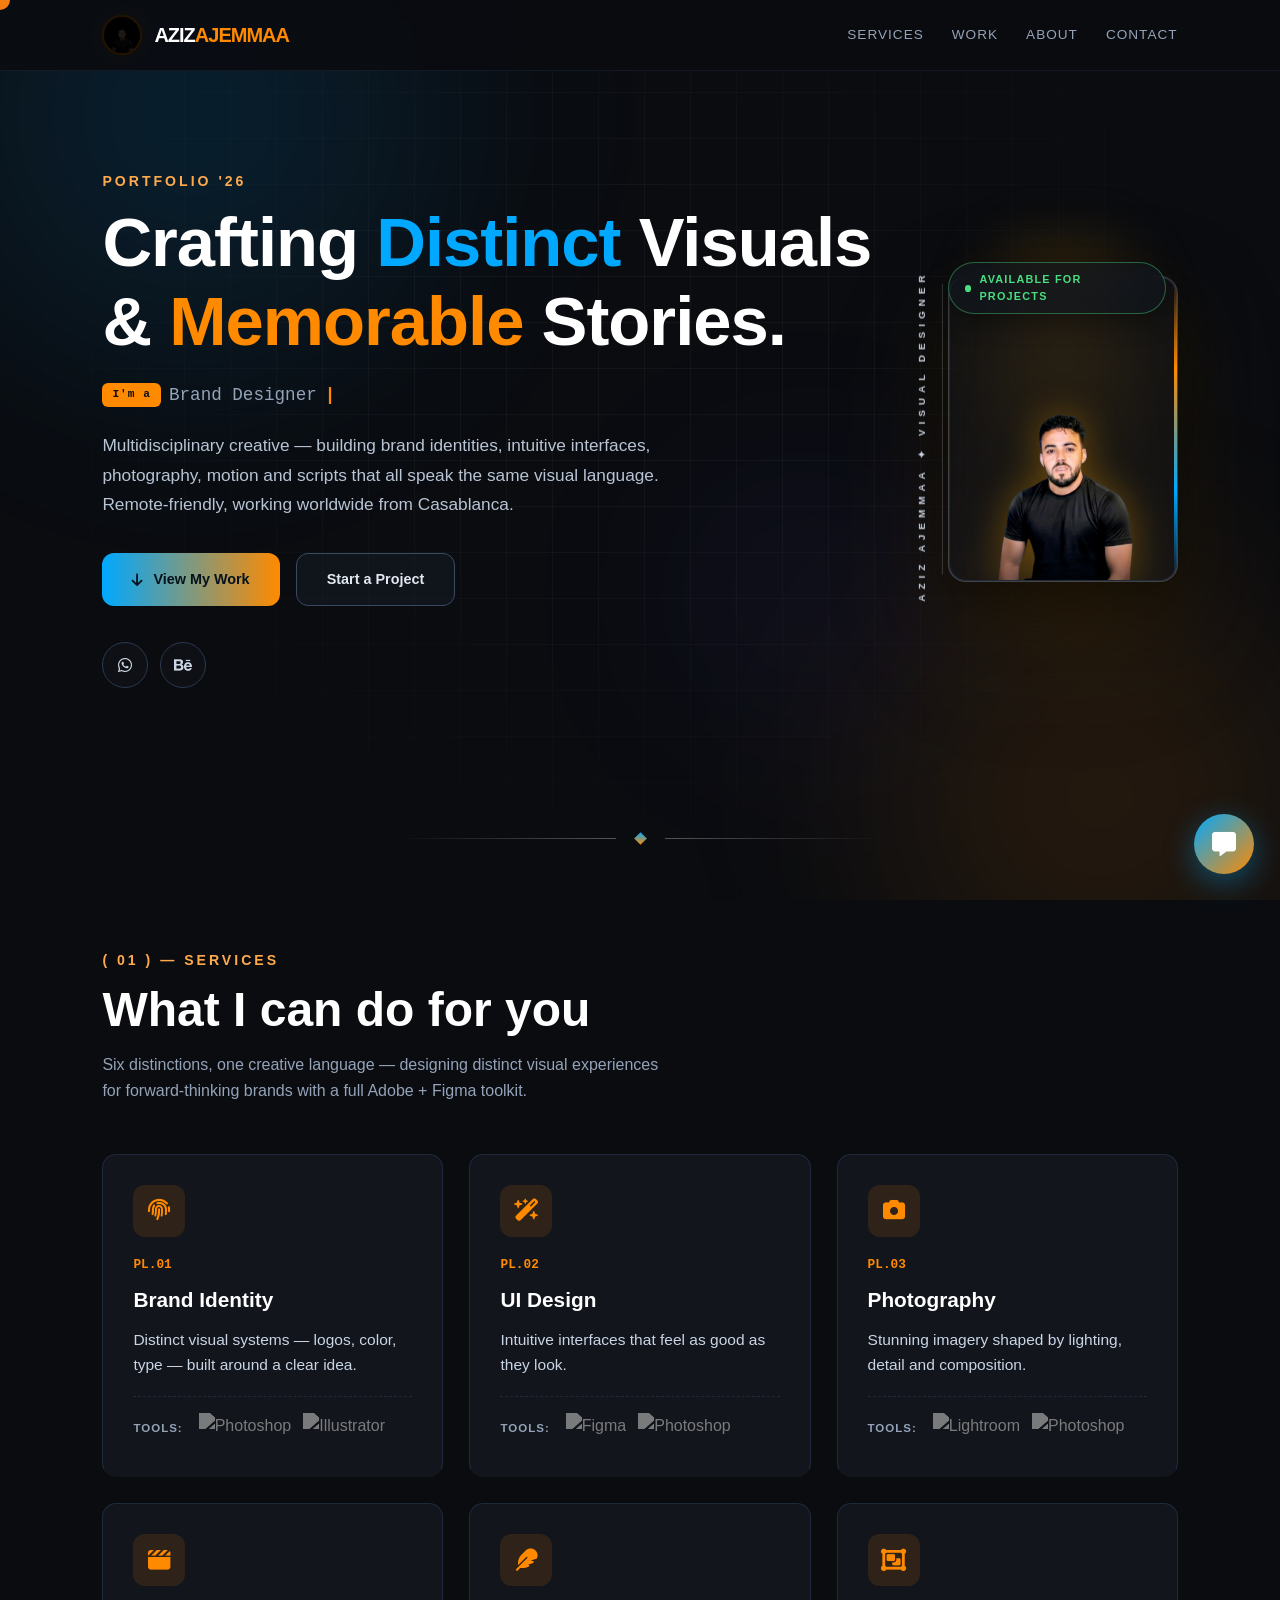
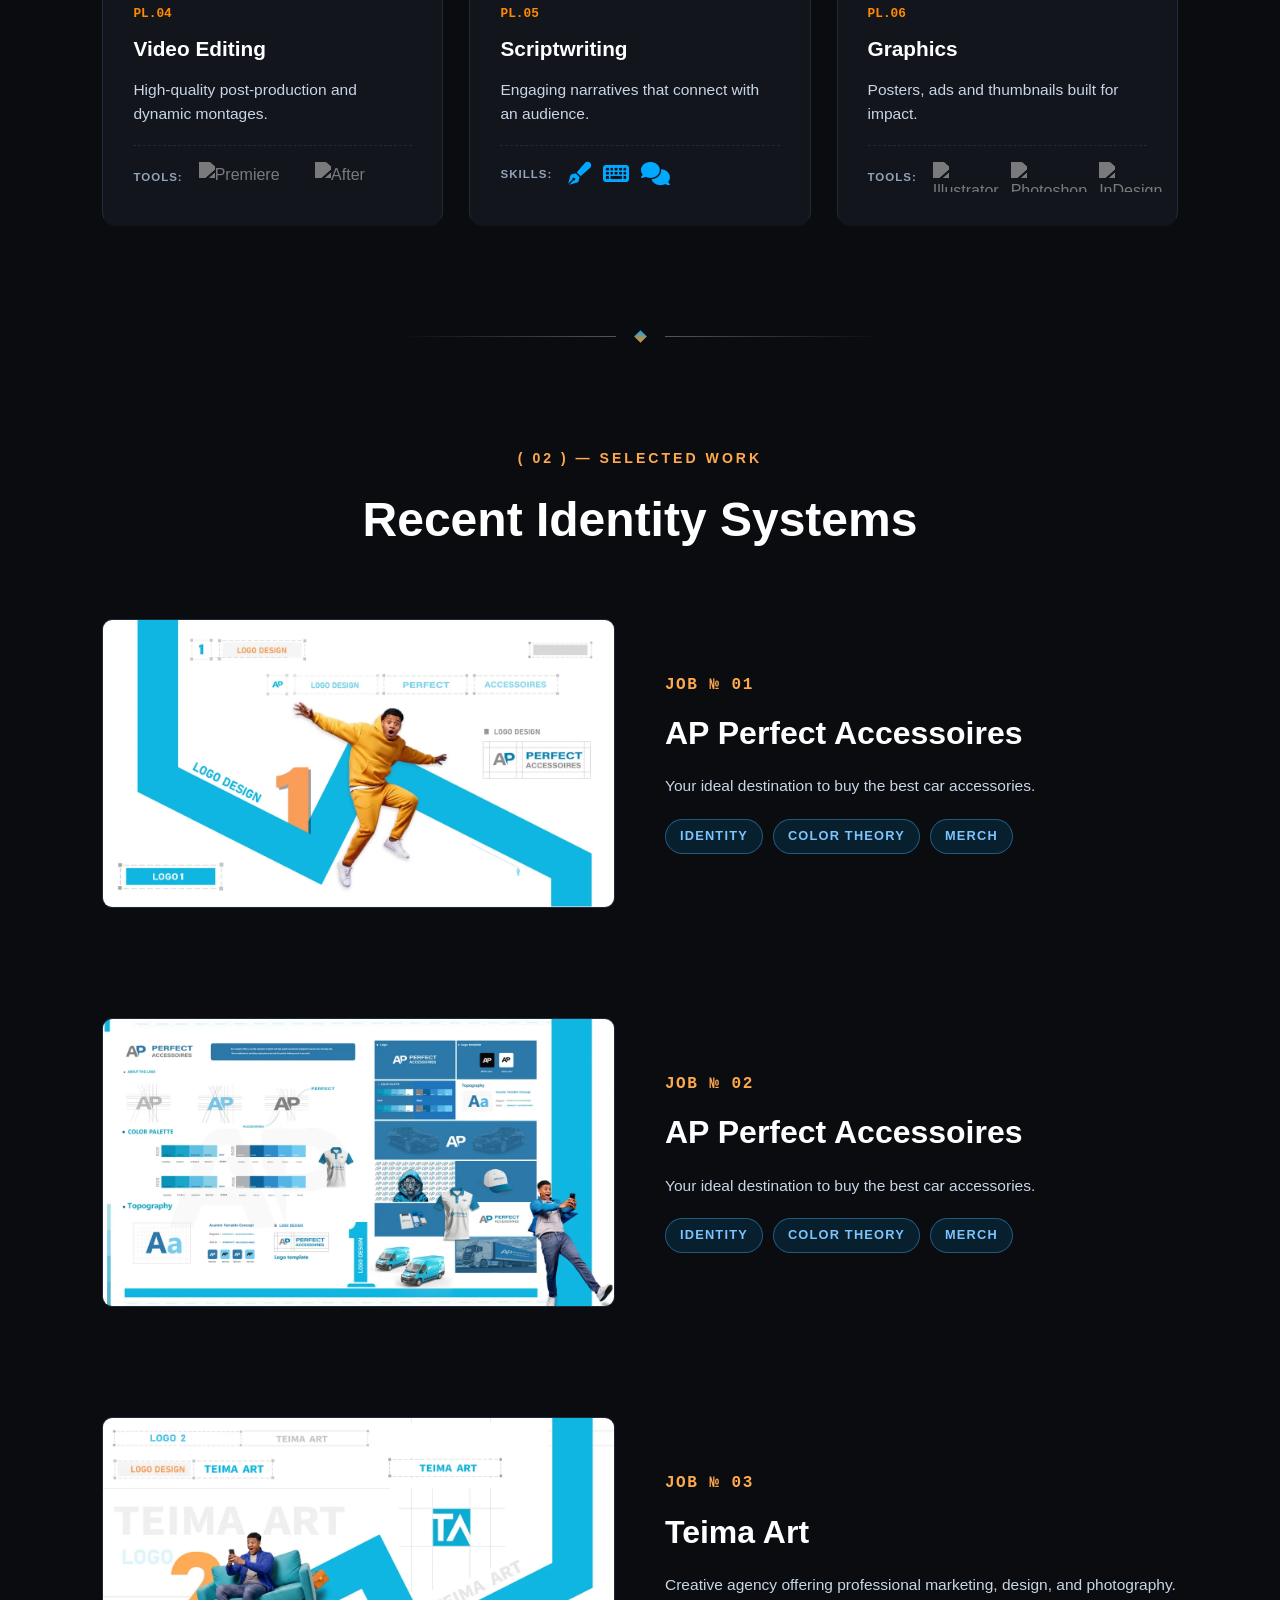
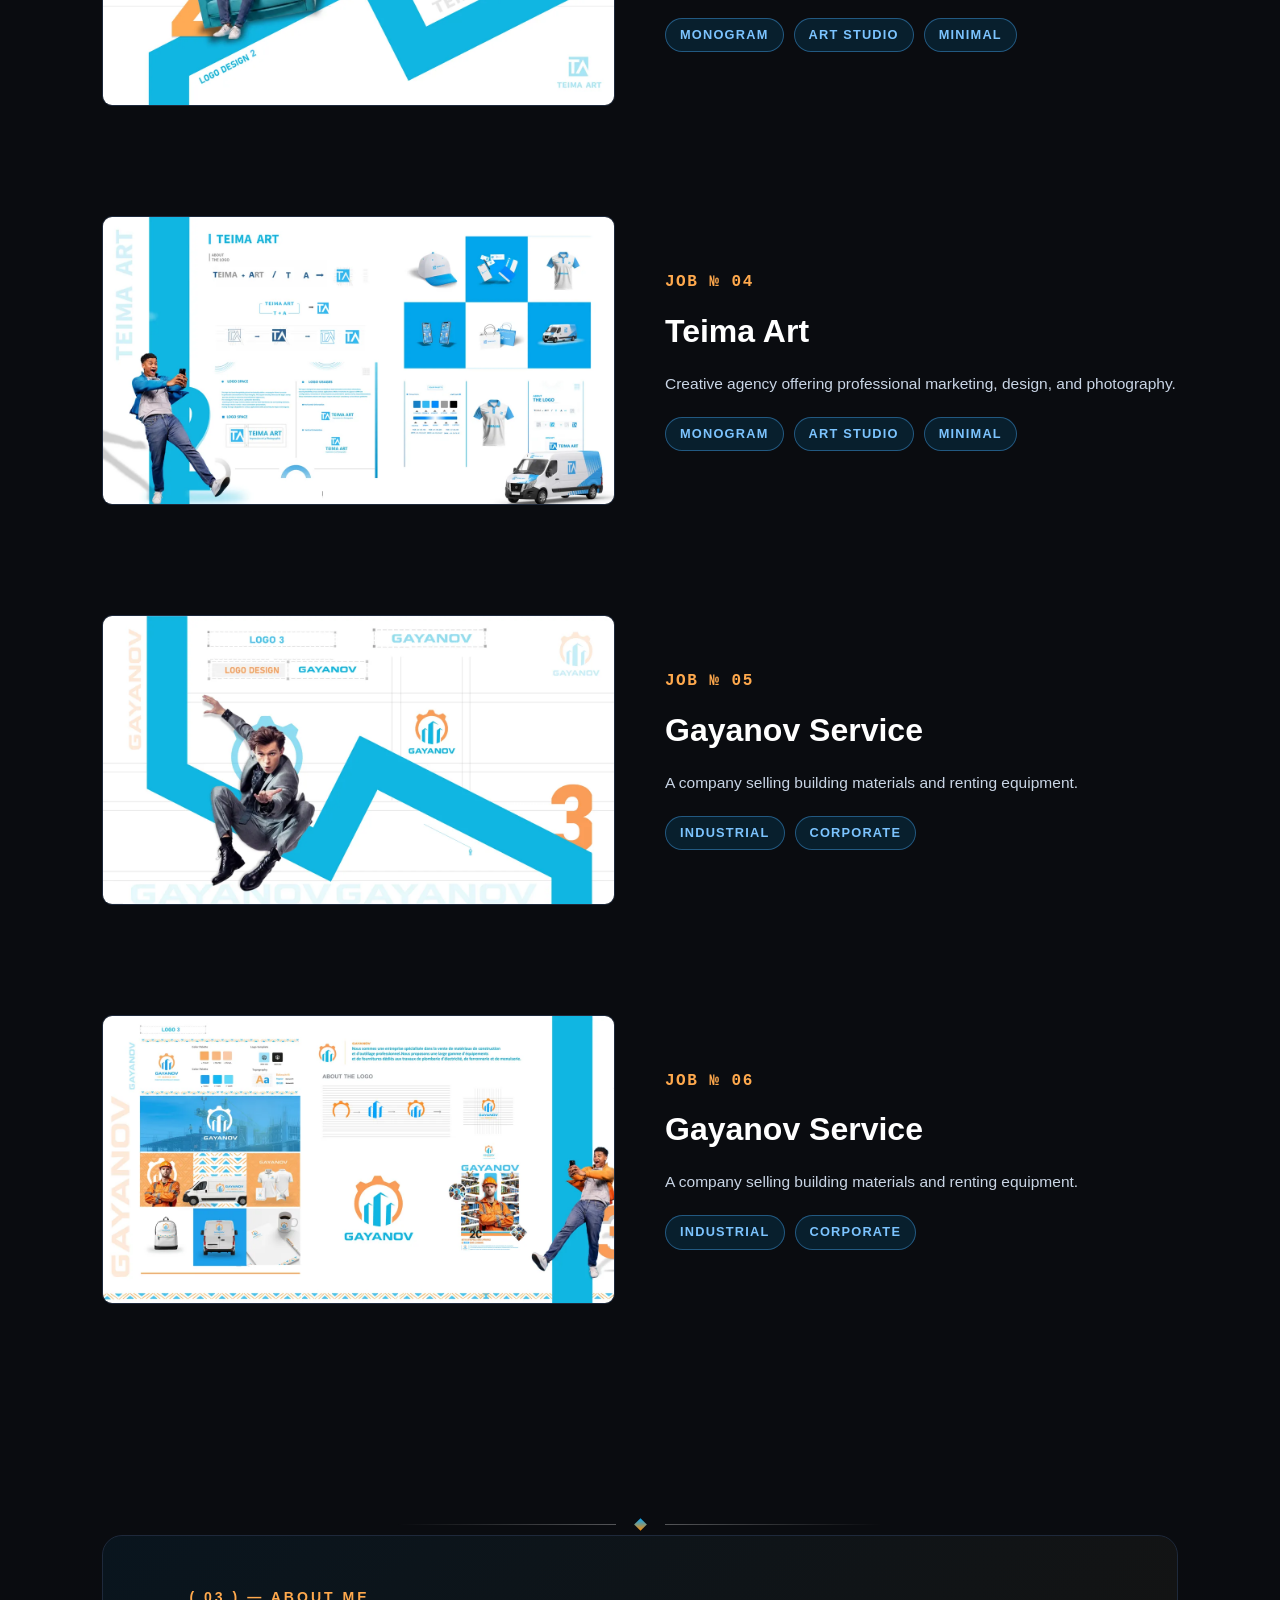
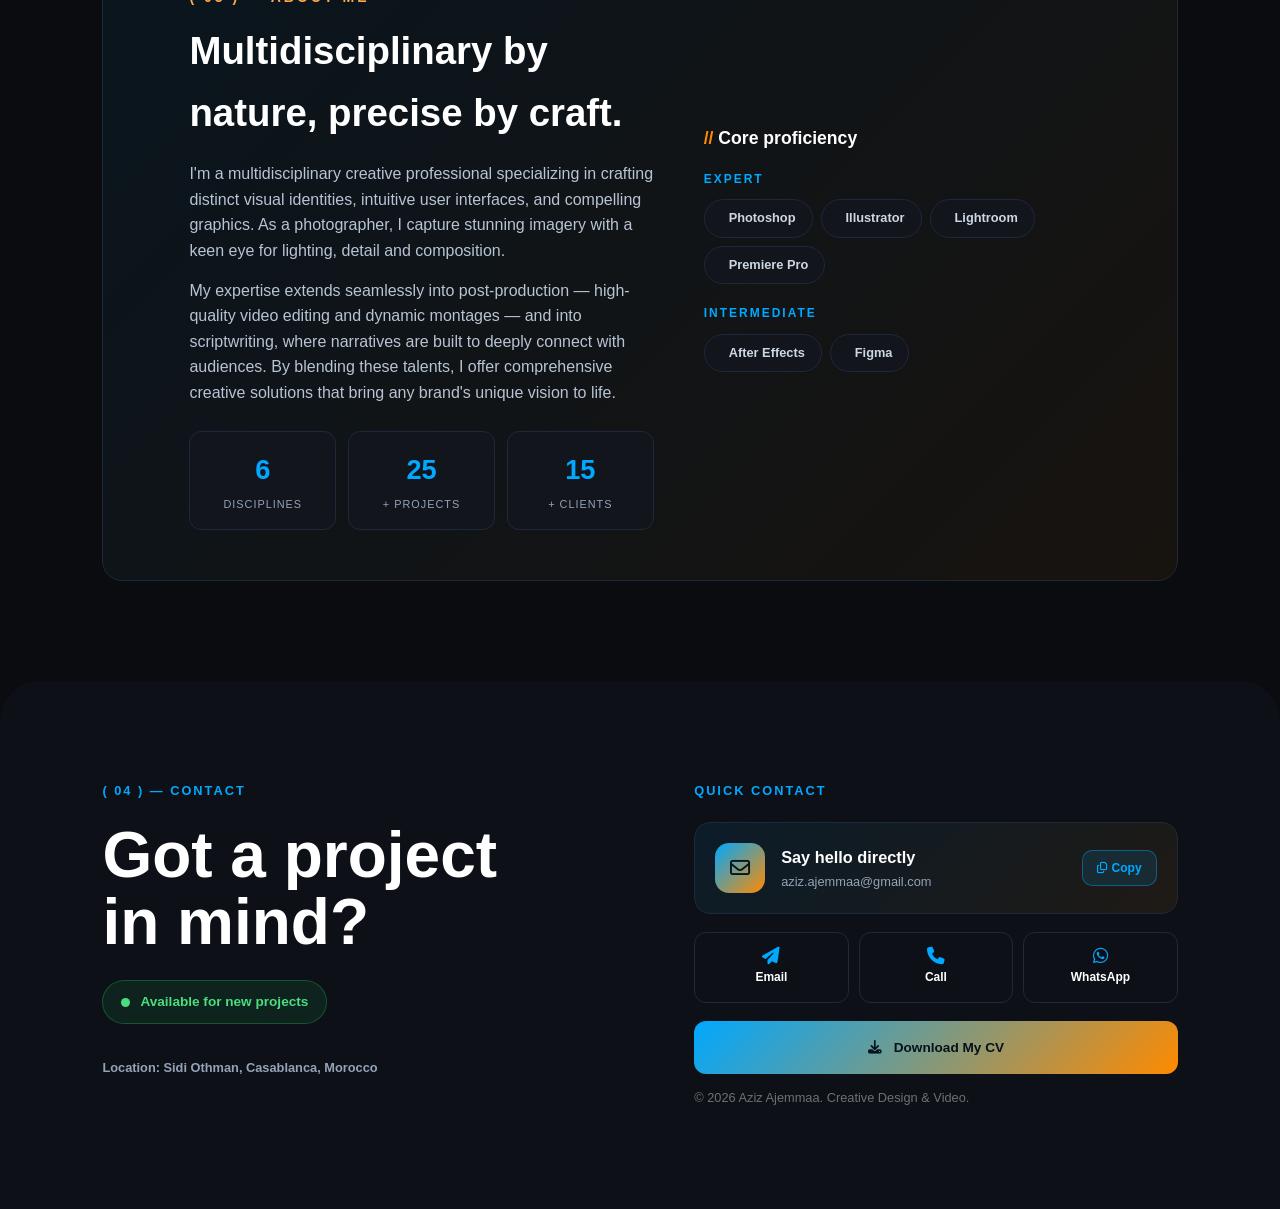
==== commit 02fcc561: "Photo inside card, remove rotating badge" ====
--- a/ai_studio_code.html
+++ b/ai_studio_code.html
@@ -187,7 +187,7 @@
         }
         .photo-stack { position: relative; width: clamp(200px, 24vw, 300px); aspect-ratio: 3/4; filter: drop-shadow(0 30px 45px rgba(255, 165, 0, 0.16)) drop-shadow(0 20px 35px rgba(0, 0, 0, 0.5)); }
         .sp-front-wrap {
-            position: absolute; inset: 0; z-index: 2; overflow: visible; border-radius: 18px;
+            position: absolute; inset: 0; z-index: 2; overflow: hidden; border-radius: 18px;
             background: rgba(18, 21, 28, 0.55); backdrop-filter: blur(14px); -webkit-backdrop-filter: blur(14px);
             box-shadow: inset 0 0 0 1px rgba(255, 255, 255, 0.08), 0 20px 60px rgba(0, 0, 0, 0.5);
             animation: frontFloat 5s ease-in-out infinite;
@@ -203,8 +203,8 @@
             border-radius: 18px; border: 1px solid #1e293b; display: block;
         }
         .sp-front {
-            position: absolute; top: -32%; left: 0; width: 100%; height: 172%;
-            object-fit: cover; object-position: 50% 6%; border-radius: 18px;
+            position: absolute; top: 0; left: 0; width: 100%; height: 100%;
+            object-fit: cover; object-position: center 20%; border-radius: 18px;
             filter: drop-shadow(0 0 18px rgba(255, 165, 0, 0.35));
         }
         .photo-sheen {
@@ -234,17 +234,8 @@
             letter-spacing: 5px; text-transform: uppercase; white-space: nowrap;
         }
         .photo-sidebar .side-dot { width: 7px; height: 7px; border-radius: 50%; background: var(--orange); box-shadow: 0 0 12px rgba(255, 138, 0, 0.8); }
-        .hero-badge {
-            position: absolute; z-index: 1; top: -26px; left: -58px;
-            width: clamp(120px, 13vw, 165px); height: clamp(120px, 13vw, 165px);
-            opacity: 1; pointer-events: none;
-            filter: drop-shadow(0 0 18px rgba(255, 138, 0, 0.25));
-        }
-        .hero-badge svg { width: 100%; height: 100%; animation: badgeSpin 16s linear infinite; }
-        .hero-badge .ring-path { font-size: 8.4px; letter-spacing: 2.8px; font-weight: 700; text-transform: uppercase; fill: rgba(232, 237, 244, 0.82); }
-        .hero-badge .badge-core { text-anchor: middle; font-weight: 900; fill: var(--orange); font-size: 15px; }
-        @keyframes badgeSpin { to { transform: rotate(360deg); } }
-        @media (max-width: 968px) {
+        .photo-stack { width: min(64vw, 230px); }
+                                        @media (max-width: 968px) {
             .photo-stack { width: min(48vw, 250px); margin-top: 30px; }
             .open-chip { top: -12px; right: 4px; }
             .photo-sidebar { display: none; }
@@ -475,8 +466,7 @@
             .hero { padding-top: 110px; gap: 42px; }
             .hero h1 { font-size: clamp(2.15rem, 9vw, 2.6rem); }
             .hero .open-chip { top: -12px; }
-            .hero-badge { display: none; }
-            .photo-stack { width: min(64vw, 230px); }
+                .photo-stack { width: min(64vw, 230px); }
             .typed-line { font-size: 0.95rem; }
             .project-plate { gap: 22px; }
             .services-grid { gap: 18px; }
@@ -538,13 +528,6 @@
 
         <div class="hero-visual" id="hero-visual" data-aos="fade-left">
             <div class="open-chip"><span class="dot"></span> AVAILABLE FOR PROJECTS</div>
-            <div class="hero-badge" aria-hidden="true">
-                <svg viewBox="0 0 120 120">
-                    <defs><path id="ringpath" d="M 60,60 m -47,0 a 47,47 0 1,1 94,0 a 47,47 0 1,1 -94,0"></path></defs>
-                    <text class="ring-path"><textPath href="#ringpath" lengthAdjust="spacingAndGlyphs">AZIZ AJEMMAA ✦ BRAND DESIGNER ✦</textPath></text>
-                    <text x="60" y="65" class="badge-core">AZ</text>
-                </svg>
-            </div>
             <div class="photo-stack">
                 <div class="sp-front-wrap">
                     <img class="stack-photo sp-front" src="aziz.02.png" alt="Aziz Ajemmaa Profile">
